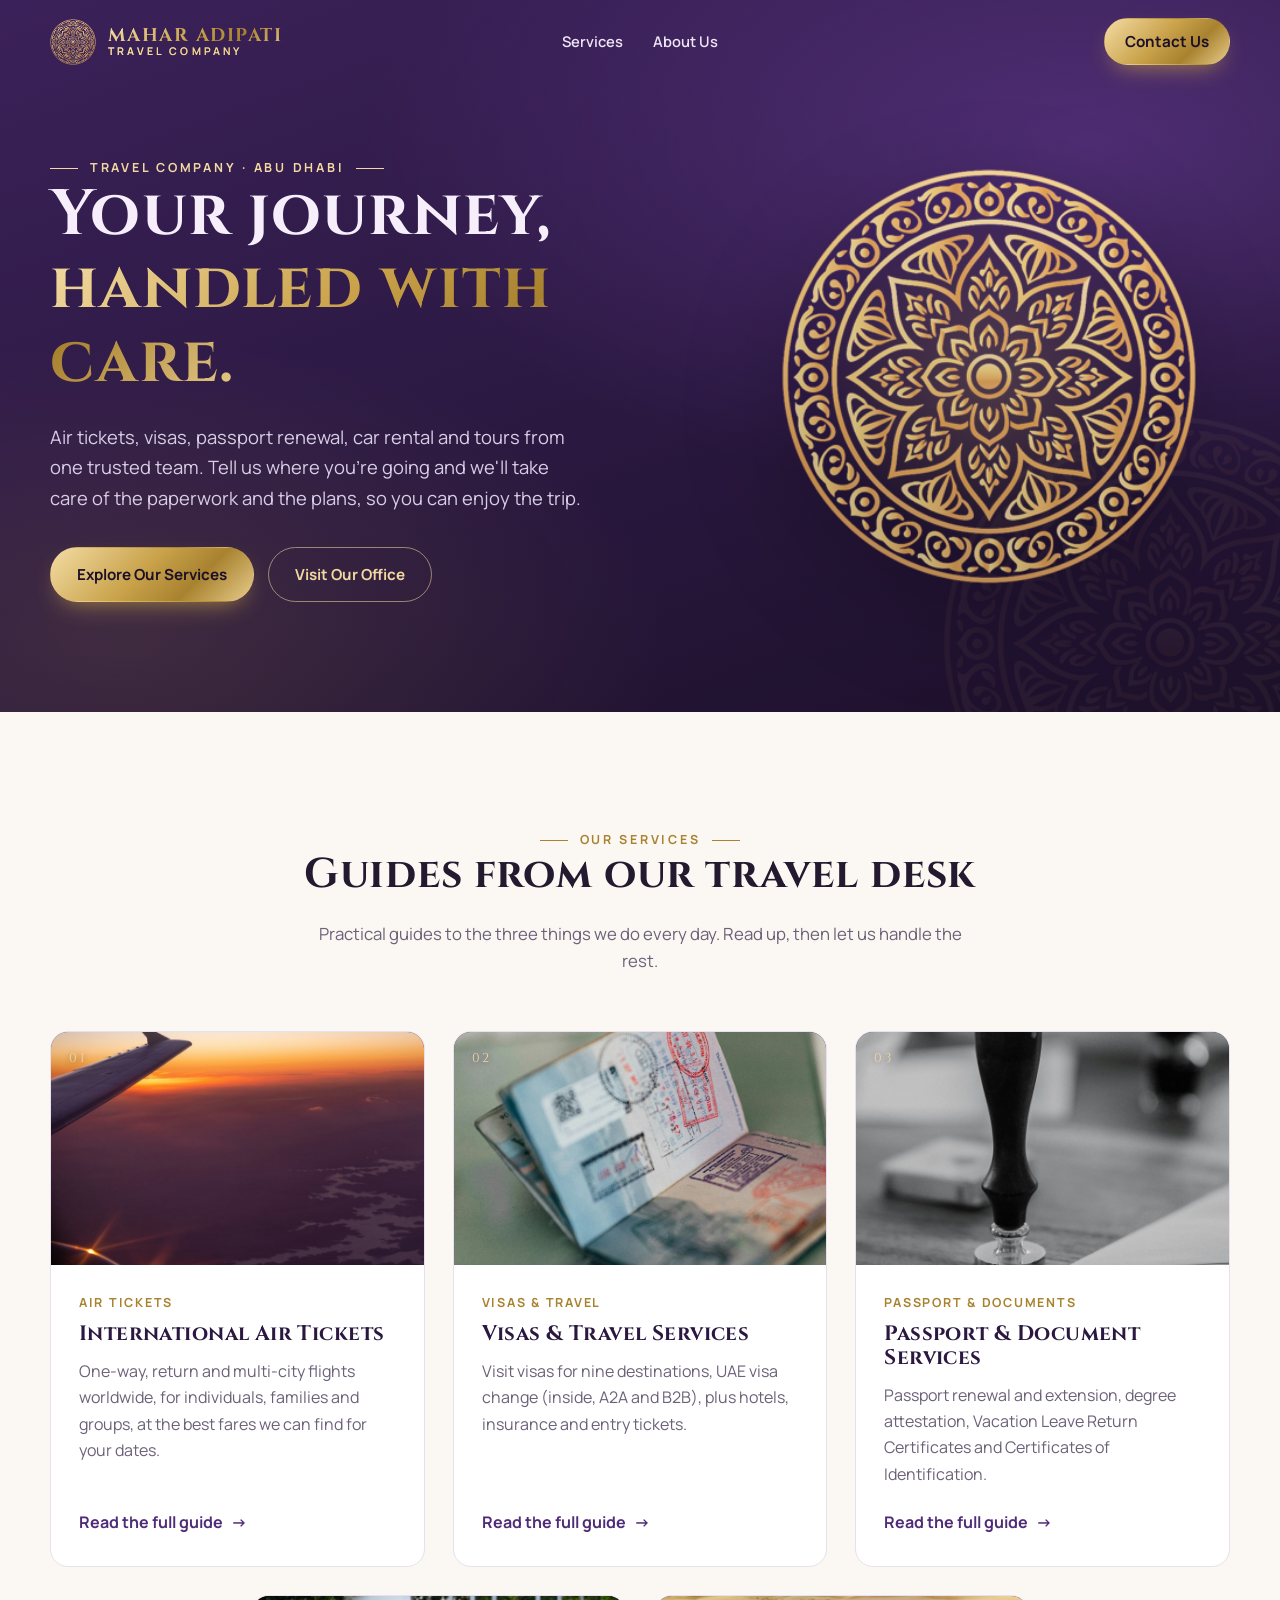
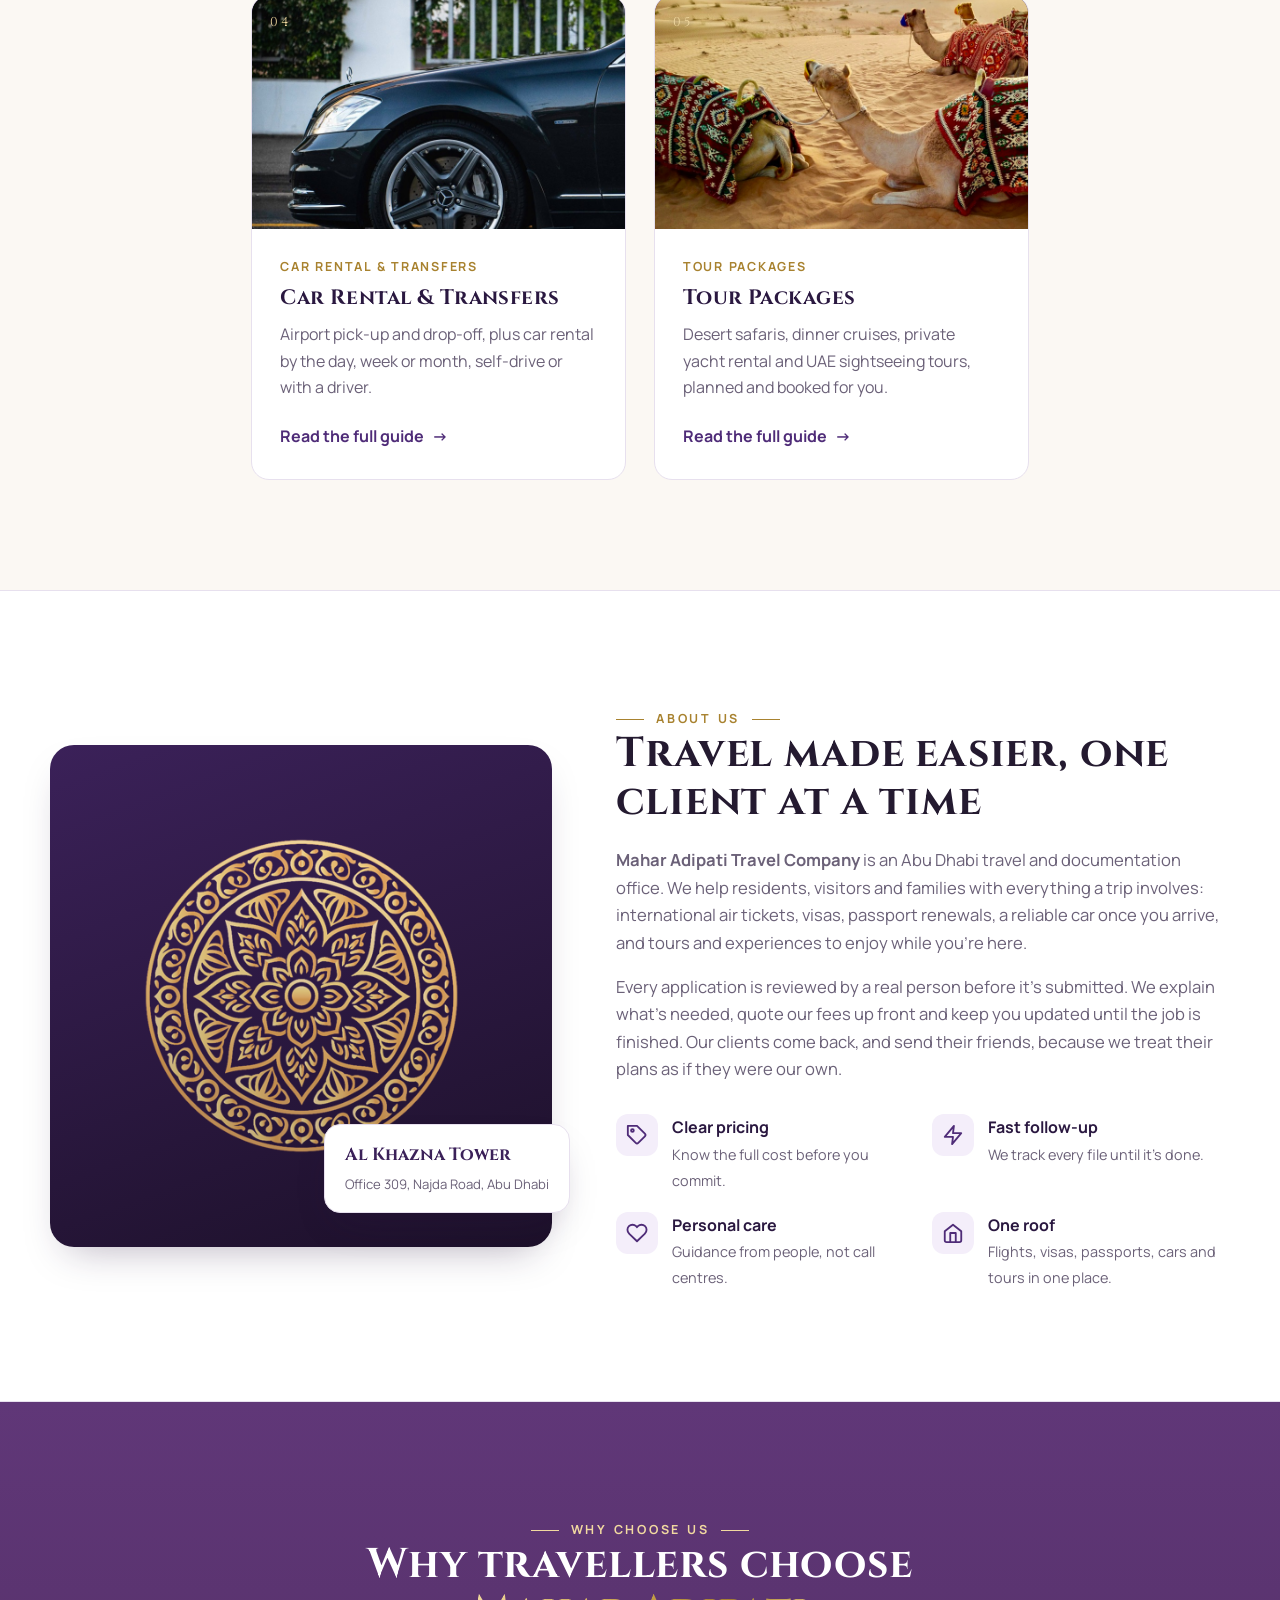
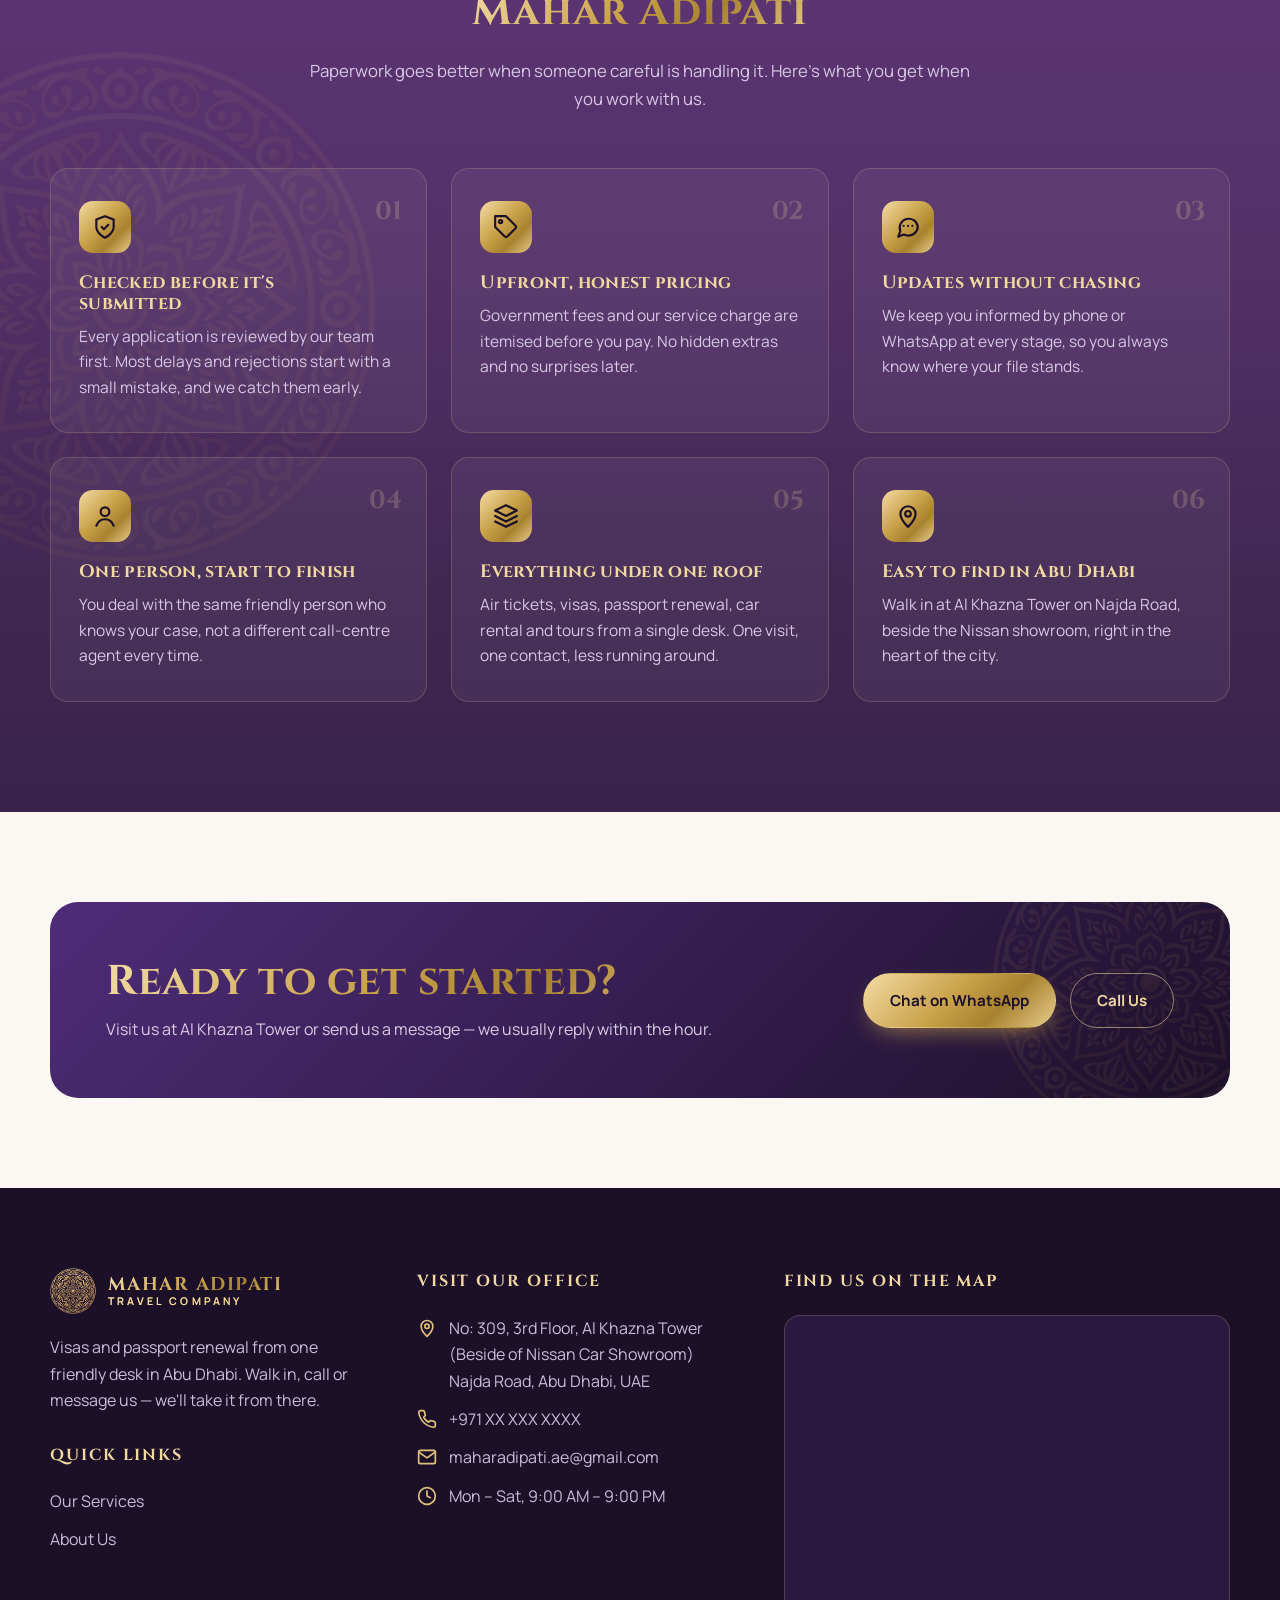
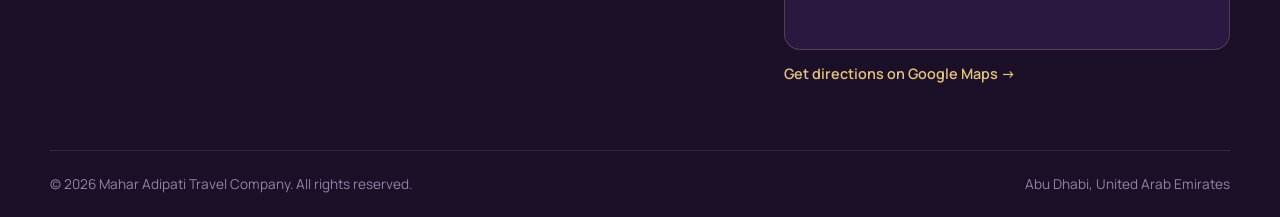
==== index.html @ 302047ef "Add Mahar Adipati Travel Company website Landing page with service posts for international air ticke" ====
<!DOCTYPE html>
<html lang="en">
<head>
  <meta charset="UTF-8">
  <meta name="viewport" content="width=device-width, initial-scale=1">
  <title>Mahar Adipati | Air Tickets, Visas, Passports, Car Rental & Tours in Abu Dhabi</title>
  <meta name="description" content="Mahar Adipati Travel Company in Abu Dhabi — international air tickets, visa services, passport renewal, car rental and tour packages from one trusted team at Al Khazna Tower, Najda Road.">
  <link rel="icon" type="image/png" href="assets/favicon.png">
  <link rel="preconnect" href="https://fonts.googleapis.com">
  <link rel="preconnect" href="https://fonts.gstatic.com" crossorigin>
  <link href="https://fonts.googleapis.com/css2?family=Cinzel:wght@500;600;700&family=Manrope:wght@400;500;600;700&display=swap" rel="stylesheet">
  <link rel="stylesheet" href="styles.css">
</head>
<body>
  <header class="site-header">
    <div class="container nav">
      <a class="brand" href="index.html" aria-label="Mahar Adipati home">
        <img src="assets/logo-mark.png" alt="">
        <span class="brand-name gold-text">MAHAR ADIPATI<small>Travel Company</small></span>
      </a>
      <ul class="nav-links">
        <li><a href="#services">Services</a></li>
        <li><a href="#about">About Us</a></li>
      </ul>
      <div class="nav-actions">
        <a class="btn btn-gold nav-cta" href="#contact">Contact Us</a>
        <button class="menu-toggle" aria-label="Open menu" aria-expanded="false"><span></span><span></span><span></span></button>
      </div>
    </div>
  </header>

  <section class="hero">
    <img class="hero-pattern" src="assets/logo-mark.png" alt="">
    <div class="container hero-grid">
      <div>
        <span class="eyebrow" style="color:var(--gold-300)">Travel Company · Abu Dhabi</span>
        <h1>Your journey,<br><span class="gold-text">handled with care.</span></h1>
        <p class="lead">Air tickets, visas, passport renewal, car rental and tours from one trusted team. Tell us where you're going and we'll take care of the paperwork and the plans, so you can enjoy the trip.</p>
        <div class="hero-actions">
          <a class="btn btn-gold" href="#services">Explore Our Services</a>
          <a class="btn btn-ghost" href="#contact">Visit Our Office</a>
        </div>
      </div>
      <div class="hero-mark"><img src="assets/logo-mark.png" alt="Mahar Adipati mandala emblem"></div>
    </div>
  </section>

  <section class="services" id="services">
    <div class="container">
      <div class="section-head reveal">
        <span class="eyebrow">Our Services</span>
        <h2>Guides from our travel desk</h2>
        <p>Practical guides to the three things we do every day. Read up, then let us handle the rest.</p>
      </div>
      <div class="post-grid">
        <a class="post-card reveal" href="services/air-tickets.html" style="transition-delay:0.0s">
          <div class="post-cover"><span class="post-num">01</span><img class="post-img" src="assets/services/air-tickets.jpg" alt="International Air Tickets by Mahar Adipati Travel Company" loading="lazy" width="800" height="800"></div>
          <div class="post-body">
            <div class="post-meta">Air Tickets</div>
            <h3>International Air Tickets</h3>
            <p>One-way, return and multi-city flights worldwide, for individuals, families and groups, at the best fares we can find for your dates.</p>
            <span class="read-more">Read the full guide</span>
          </div>
        </a>
        <a class="post-card reveal" href="services/visas.html" style="transition-delay:0.1s">
          <div class="post-cover"><span class="post-num">02</span><img class="post-img" src="assets/services/visas.jpg" alt="Visas & Travel Services by Mahar Adipati Travel Company" loading="lazy" width="800" height="800"></div>
          <div class="post-body">
            <div class="post-meta">Visas & Travel</div>
            <h3>Visas & Travel Services</h3>
            <p>Visit visas for nine destinations, UAE visa change (inside, A2A and B2B), plus hotels, insurance and entry tickets.</p>
            <span class="read-more">Read the full guide</span>
          </div>
        </a>
        <a class="post-card reveal" href="services/passport-renewal.html" style="transition-delay:0.2s">
          <div class="post-cover"><span class="post-num">03</span><img class="post-img" src="assets/services/passport-renewal.jpg" alt="Passport & Document Services by Mahar Adipati Travel Company" loading="lazy" width="800" height="800"></div>
          <div class="post-body">
            <div class="post-meta">Passport & Documents</div>
            <h3>Passport & Document Services</h3>
            <p>Passport renewal and extension, degree attestation, Vacation Leave Return Certificates and Certificates of Identification.</p>
            <span class="read-more">Read the full guide</span>
          </div>
        </a>
        <a class="post-card reveal" href="services/car-rental.html" style="transition-delay:0.3s">
          <div class="post-cover"><span class="post-num">04</span><img class="post-img" src="assets/services/car-rental.jpg" alt="Car Rental & Transfers by Mahar Adipati Travel Company" loading="lazy" width="800" height="800"></div>
          <div class="post-body">
            <div class="post-meta">Car Rental & Transfers</div>
            <h3>Car Rental & Transfers</h3>
            <p>Airport pick-up and drop-off, plus car rental by the day, week or month, self-drive or with a driver.</p>
            <span class="read-more">Read the full guide</span>
          </div>
        </a>
        <a class="post-card reveal" href="services/tour-packages.html" style="transition-delay:0.4s">
          <div class="post-cover"><span class="post-num">05</span><img class="post-img" src="assets/services/tour-packages.jpg" alt="Tour Packages by Mahar Adipati Travel Company" loading="lazy" width="800" height="800"></div>
          <div class="post-body">
            <div class="post-meta">Tour Packages</div>
            <h3>Tour Packages</h3>
            <p>Desert safaris, dinner cruises, private yacht rental and UAE sightseeing tours, planned and booked for you.</p>
            <span class="read-more">Read the full guide</span>
          </div>
        </a>
      </div>
    </div>
  </section>

  <section class="about" id="about">
    <div class="container about-grid">
      <div class="about-visual reveal">
        <img src="assets/logo-mark.png" alt="">
        <div class="about-badge">
          <strong>Al Khazna Tower</strong>
          <span>Office 309, Najda Road, Abu Dhabi</span>
        </div>
      </div>
      <div class="about-copy reveal">
        <span class="eyebrow">About Us</span>
        <h2>Travel made easier, one client at a time</h2>
        <p><strong>Mahar Adipati Travel Company</strong> is an Abu Dhabi travel and documentation office. We help residents, visitors and families with everything a trip involves: international air tickets, visas, passport renewals, a reliable car once you arrive, and tours and experiences to enjoy while you're here.</p>
        <p>Every application is reviewed by a real person before it's submitted. We explain what's needed, quote our fees up front and keep you updated until the job is finished. Our clients come back, and send their friends, because we treat their plans as if they were our own.</p>
        <ul class="values">
          <li><span class="ico"><svg viewBox="0 0 24 24" fill="none" stroke="currentColor" stroke-width="2" stroke-linecap="round" stroke-linejoin="round"><path d="M20.6 13.4 13.4 20.6a2 2 0 0 1-2.8 0L2 12V2h10l8.6 8.6a2 2 0 0 1 0 2.8z"/><circle cx="7" cy="7" r="1.5"/></svg></span><div><strong>Clear pricing</strong><span>Know the full cost before you commit.</span></div></li>
          <li><span class="ico"><svg viewBox="0 0 24 24" fill="none" stroke="currentColor" stroke-width="2" stroke-linecap="round" stroke-linejoin="round"><path d="M13 2 3 14h9l-1 8 10-12h-9z"/></svg></span><div><strong>Fast follow-up</strong><span>We track every file until it's done.</span></div></li>
          <li><span class="ico"><svg viewBox="0 0 24 24" fill="none" stroke="currentColor" stroke-width="2" stroke-linecap="round" stroke-linejoin="round"><path d="M20.8 4.6a5.5 5.5 0 0 0-7.8 0L12 5.7l-1-1.1a5.5 5.5 0 0 0-7.8 7.8l1 1.1L12 21l7.8-7.5 1-1.1a5.5 5.5 0 0 0 0-7.8z"/></svg></span><div><strong>Personal care</strong><span>Guidance from people, not call centres.</span></div></li>
          <li><span class="ico"><svg viewBox="0 0 24 24" fill="none" stroke="currentColor" stroke-width="2" stroke-linecap="round" stroke-linejoin="round"><path d="m3 10 9-7 9 7v10a2 2 0 0 1-2 2H5a2 2 0 0 1-2-2z"/><path d="M9 22V12h6v10"/></svg></span><div><strong>One roof</strong><span>Flights, visas, passports, cars and tours in one place.</span></div></li>
        </ul>
      </div>
    </div>
  </section>

  <section class="why" id="why-us">
    <div class="container">
      <div class="section-head reveal">
        <span class="eyebrow">Why Choose Us</span>
        <h2>Why travellers choose <span class="gold-text">Mahar Adipati</span></h2>
        <p>Paperwork goes better when someone careful is handling it. Here's what you get when you work with us.</p>
      </div>
      <div class="why-grid">
        <div class="why-card reveal" style="transition-delay:0.0s">
          <span class="why-num">01</span>
          <span class="why-ico"><svg viewBox="0 0 24 24" fill="none" stroke="currentColor" stroke-width="2" stroke-linecap="round" stroke-linejoin="round"><path d="M12 22s8-4 8-10V5l-8-3-8 3v7c0 6 8 10 8 10z"/><path d="m9 12 2 2 4-4"/></svg></span>
          <h3>Checked before it's submitted</h3>
          <p>Every application is reviewed by our team first. Most delays and rejections start with a small mistake, and we catch them early.</p>
        </div>
        <div class="why-card reveal" style="transition-delay:0.1s">
          <span class="why-num">02</span>
          <span class="why-ico"><svg viewBox="0 0 24 24" fill="none" stroke="currentColor" stroke-width="2" stroke-linecap="round" stroke-linejoin="round"><path d="M20.6 13.4 13.4 20.6a2 2 0 0 1-2.8 0L2 12V2h10l8.6 8.6a2 2 0 0 1 0 2.8z"/><circle cx="7" cy="7" r="1.5"/></svg></span>
          <h3>Upfront, honest pricing</h3>
          <p>Government fees and our service charge are itemised before you pay. No hidden extras and no surprises later.</p>
        </div>
        <div class="why-card reveal" style="transition-delay:0.2s">
          <span class="why-num">03</span>
          <span class="why-ico"><svg viewBox="0 0 24 24" fill="none" stroke="currentColor" stroke-width="2" stroke-linecap="round" stroke-linejoin="round"><path d="M21 11.5a8.4 8.4 0 0 1-9 8.4 8.6 8.6 0 0 1-3.9-.9L3 21l1.9-5.1A8.4 8.4 0 1 1 21 11.5z"/><path d="M8 11h.01M12 11h.01M16 11h.01"/></svg></span>
          <h3>Updates without chasing</h3>
          <p>We keep you informed by phone or WhatsApp at every stage, so you always know where your file stands.</p>
        </div>
        <div class="why-card reveal" style="transition-delay:0.0s">
          <span class="why-num">04</span>
          <span class="why-ico"><svg viewBox="0 0 24 24" fill="none" stroke="currentColor" stroke-width="2" stroke-linecap="round" stroke-linejoin="round"><circle cx="12" cy="8" r="4"/><path d="M4 21c1.5-4 4.5-6 8-6s6.5 2 8 6"/></svg></span>
          <h3>One person, start to finish</h3>
          <p>You deal with the same friendly person who knows your case, not a different call-centre agent every time.</p>
        </div>
        <div class="why-card reveal" style="transition-delay:0.1s">
          <span class="why-num">05</span>
          <span class="why-ico"><svg viewBox="0 0 24 24" fill="none" stroke="currentColor" stroke-width="2" stroke-linecap="round" stroke-linejoin="round"><path d="m12 2 10 5-10 5L2 7z"/><path d="m2 12 10 5 10-5M2 17l10 5 10-5"/></svg></span>
          <h3>Everything under one roof</h3>
          <p>Air tickets, visas, passport renewal, car rental and tours from a single desk. One visit, one contact, less running around.</p>
        </div>
        <div class="why-card reveal" style="transition-delay:0.2s">
          <span class="why-num">06</span>
          <span class="why-ico"><svg viewBox="0 0 24 24" fill="none" stroke="currentColor" stroke-width="2" stroke-linecap="round" stroke-linejoin="round"><path d="M12 22s7-6.2 7-12a7 7 0 0 0-14 0c0 5.8 7 12 7 12z"/><circle cx="12" cy="10" r="2.6"/></svg></span>
          <h3>Easy to find in Abu Dhabi</h3>
          <p>Walk in at Al Khazna Tower on Najda Road, beside the Nissan showroom, right in the heart of the city.</p>
        </div>
      </div>
    </div>
  </section>

  <section class="cta">
    <div class="container">
      <div class="cta-box reveal">
        <div>
          <h2 class="gold-text">Ready to get started?</h2>
          <p>Visit us at Al Khazna Tower or send us a message — we usually reply within the hour.</p>
        </div>
        <div class="hero-actions">
          <a class="btn btn-gold" href="https://wa.me/971XXXXXXXXX" target="_blank" rel="noopener">Chat on WhatsApp</a>
          <a class="btn btn-ghost" href="tel:+971XXXXXXXXX">Call Us</a>
        </div>
      </div>
    </div>
  </section>
  <footer class="site-footer" id="contact">
    <div class="container footer-grid">
      <div>
        <a class="brand" href="index.html">
          <img src="assets/logo-mark.png" alt="">
          <span class="brand-name gold-text">MAHAR ADIPATI<small>Travel Company</small></span>
        </a>
        <p style="margin-top:20px">Visas and passport renewal from one friendly desk in Abu Dhabi. Walk in, call or message us — we'll take it from there.</p>
        <h4 style="margin-top:28px">Quick Links</h4>
        <ul class="footer-list">
          <li><a href="#services">Our Services</a></li>
          <li><a href="#about">About Us</a></li>
        </ul>
      </div>
      <div>
        <h4>Visit Our Office</h4>
        <ul class="footer-list">
          <li class="contact-line"><svg viewBox="0 0 24 24" fill="none" stroke="currentColor" stroke-width="2" stroke-linecap="round" stroke-linejoin="round"><path d="M12 22s7-6.2 7-12a7 7 0 0 0-14 0c0 5.8 7 12 7 12z"/><circle cx="12" cy="10" r="2.6"/></svg><span>No: 309, 3rd Floor, Al Khazna Tower<br>(Beside of Nissan Car Showroom)<br>Najda Road, Abu Dhabi, UAE</span></li>
          <li class="contact-line"><svg viewBox="0 0 24 24" fill="none" stroke="currentColor" stroke-width="2" stroke-linecap="round" stroke-linejoin="round"><path d="M22 16.9v3a2 2 0 0 1-2.2 2 19.8 19.8 0 0 1-8.6-3.1 19.5 19.5 0 0 1-6-6A19.8 19.8 0 0 1 2.1 4.2 2 2 0 0 1 4.1 2h3a2 2 0 0 1 2 1.7c.1 1 .4 1.9.7 2.8a2 2 0 0 1-.5 2.1L8 9.9a16 16 0 0 0 6 6l1.3-1.3a2 2 0 0 1 2.1-.4c.9.3 1.8.6 2.8.7a2 2 0 0 1 1.7 2z"/></svg><a href="tel:+971XXXXXXXXX">+971 XX XXX XXXX</a></li>
          <li class="contact-line"><svg viewBox="0 0 24 24" fill="none" stroke="currentColor" stroke-width="2" stroke-linecap="round" stroke-linejoin="round"><rect x="2" y="4" width="20" height="16" rx="2"/><path d="m22 6-10 7L2 6"/></svg><a href="mailto:maharadipati.ae@gmail.com">maharadipati.ae@gmail.com</a></li>
          <li class="contact-line"><svg viewBox="0 0 24 24" fill="none" stroke="currentColor" stroke-width="2" stroke-linecap="round" stroke-linejoin="round"><circle cx="12" cy="12" r="10"/><path d="M12 6v6l4 2"/></svg><span>Mon – Sat, 9:00 AM – 9:00 PM</span></li>
        </ul>
      </div>
      <div>
        <h4>Find Us on the Map</h4>
        <div class="map-wrap">
          <iframe src="https://maps.google.com/maps?q=Al%20Khazna%20Tower%2C%20Abu%20Dhabi&z=16&output=embed" title="Mahar Adipati office location on Google Maps" loading="lazy" referrerpolicy="no-referrer-when-downgrade" allowfullscreen></iframe>
        </div>
        <a class="map-link" href="https://www.google.com/maps/search/?api=1&query=Al+Khazna+Tower+Abu+Dhabi" target="_blank" rel="noopener">Get directions on Google Maps →</a>
      </div>
    </div>
    <div class="container footer-bottom">
      <span>© <span data-year>2026</span> Mahar Adipati Travel Company. All rights reserved.</span>
      <span>Abu Dhabi, United Arab Emirates</span>
    </div>
  </footer>
  <script src="script.js"></script>
</body>
</html>
---- styles.css ----
/* ==========================================================
   Mahar Adipati — Travel Company
   Palette taken from the logo: royal purple + burnished gold
   ========================================================== */
:root {
  --purple-950: #1c1029;
  --purple-900: #2a1840;
  --purple-800: #3b2159;
  --purple-700: #4f2c78;
  --purple-600: #6a3d9a;
  --gold-300: #f1d9a0;
  --gold-400: #e2c27d;
  --gold-500: #c9a24a;
  --gold-600: #a8822f;
  --gold-grad: linear-gradient(135deg, #f3dca4 0%, #c9a24a 45%, #a8822f 70%, #e8cd8c 100%);
  --ink: #241a30;
  --muted: #6b6178;
  --line: #e7e0ee;
  --paper: #fbf8f3;
  --white: #ffffff;
  --radius: 18px;
  --shadow: 0 18px 40px -18px rgba(42, 24, 64, 0.35);
  --serif: "Cinzel", "Trajan Pro", Georgia, serif;
  --body: "Manrope", system-ui, -apple-system, "Segoe UI", sans-serif;
  --max: 1180px;
}

*, *::before, *::after { box-sizing: border-box; }
html { scroll-behavior: smooth; scroll-padding-top: 84px; }
body {
  margin: 0;
  font-family: var(--body);
  color: var(--ink);
  background: var(--paper);
  line-height: 1.65;
  -webkit-font-smoothing: antialiased;
}
img { max-width: 100%; display: block; }
a { color: inherit; }
.container { width: min(var(--max), 100% - 32px); margin-inline: auto; }

/* ---------- Typography ---------- */
h1, h2, h3 { font-family: var(--serif); line-height: 1.15; margin: 0 0 .5em; letter-spacing: .02em; }
h1 { font-size: clamp(2.2rem, 5.5vw, 4rem); }
h2 { font-size: clamp(1.8rem, 3.6vw, 2.6rem); }
h3 { font-size: 1.3rem; }
.eyebrow {
  display: inline-flex; align-items: center; gap: 12px;
  font-size: .78rem; font-weight: 700; letter-spacing: .22em; text-transform: uppercase;
  color: var(--gold-600);
}
.eyebrow::before, .eyebrow::after { content: ""; width: 28px; height: 1px; background: currentColor; }
.gold-text {
  background: var(--gold-grad);
  -webkit-background-clip: text; background-clip: text; color: transparent;
}
.section-head { text-align: center; max-width: 680px; margin: 0 auto 56px; }
.section-head p { color: var(--muted); font-size: 1.05rem; }

/* ---------- Buttons ---------- */
.btn {
  display: inline-flex; align-items: center; justify-content: center; gap: 10px;
  padding: 14px 26px; border-radius: 999px; font-weight: 700; font-size: .95rem;
  text-decoration: none; border: 1.5px solid transparent; cursor: pointer;
  transition: transform .2s ease, box-shadow .2s ease, background .2s ease, color .2s ease;
}
.btn:hover { transform: translateY(-2px); }
.btn-gold { background: var(--gold-grad); color: var(--purple-950); box-shadow: 0 10px 24px -10px rgba(201, 162, 74, .8); }
.btn-ghost { border-color: rgba(241, 217, 160, .55); color: var(--gold-300); }
.btn-ghost:hover { background: rgba(241, 217, 160, .1); }
.btn-purple { background: var(--purple-800); color: var(--gold-300); }
.btn-purple:hover { background: var(--purple-700); }

/* ---------- Header ---------- */
.site-header {
  position: fixed; inset: 0 0 auto 0; z-index: 50;
  transition: background .3s ease, box-shadow .3s ease, padding .3s ease;
  padding: 18px 0;
}
.site-header.scrolled, .site-header.solid {
  background: rgba(28, 16, 41, .92); backdrop-filter: blur(10px);
  box-shadow: 0 6px 24px -12px rgba(0, 0, 0, .5); padding: 10px 0;
}
.nav { display: flex; align-items: center; justify-content: space-between; gap: 24px; }
.brand { display: flex; align-items: center; gap: 12px; text-decoration: none; }
.brand img { width: 46px; height: 46px; }
.brand-name { font-family: var(--serif); font-weight: 700; font-size: 1.15rem; letter-spacing: .08em; line-height: 1.1; }
.brand-name small { display: block; font-family: var(--body); font-weight: 600; font-size: .66rem; letter-spacing: .3em; color: var(--gold-300); text-transform: uppercase; }
.nav-links { display: flex; align-items: center; gap: 30px; list-style: none; margin: 0; padding: 0; }
.nav-links a { color: #efe6f7; text-decoration: none; font-weight: 600; font-size: .92rem; position: relative; white-space: nowrap; }
.nav-links a:not(.btn)::after {
  content: ""; position: absolute; left: 0; bottom: -6px; width: 0; height: 2px; background: var(--gold-400); transition: width .25s ease;
}
.nav-links a:not(.btn):hover::after, .nav-links a.active::after { width: 100%; }
/* Contact Us always sits at the top right, next to the menu button on smaller screens. */
.nav-actions { display: flex; align-items: center; gap: 10px; }
.nav-cta { padding: 10px 20px; color: var(--purple-950); white-space: nowrap; }
/* Desktop: logo on the left, the page links centred in the bar, Contact Us on the right.
   The two outer columns are equal widths, so the middle links sit in the true centre of the page. */
@media (min-width: 1041px) {
  .nav { display: grid; grid-template-columns: 1fr auto 1fr; column-gap: 36px; }
  .nav .brand { justify-self: start; }
  .nav-actions { justify-self: end; }
}
.menu-toggle {
  display: none; background: none; border: 0; width: 44px; height: 44px; cursor: pointer; padding: 10px;
}
.menu-toggle span { display: block; height: 2px; background: var(--gold-300); margin: 6px 0; transition: transform .25s ease, opacity .25s ease; }
.menu-open .menu-toggle span:nth-child(1) { transform: translateY(8px) rotate(45deg); }
.menu-open .menu-toggle span:nth-child(2) { opacity: 0; }
.menu-open .menu-toggle span:nth-child(3) { transform: translateY(-8px) rotate(-45deg); }

/* ---------- Hero ---------- */
.hero {
  position: relative; overflow: hidden; color: #f6effb;
  background:
    radial-gradient(1200px 600px at 85% 20%, rgba(106, 61, 154, .55), transparent 60%),
    radial-gradient(900px 500px at 10% 90%, rgba(201, 162, 74, .14), transparent 60%),
    linear-gradient(160deg, var(--purple-800) 0%, var(--purple-900) 55%, var(--purple-950) 100%);
  padding: 150px 0 110px;
}
.hero-grid { display: grid; grid-template-columns: 1.15fr .85fr; gap: 48px; align-items: center; }
.hero h1 { margin-bottom: .35em; }
.hero p.lead { font-size: 1.15rem; color: #d9cde6; max-width: 540px; margin: 0 0 34px; }
.hero-actions { display: flex; flex-wrap: wrap; gap: 14px; }
.hero-mark { position: relative; display: grid; place-items: center; }
.hero-mark img {
  width: min(420px, 100%); filter: drop-shadow(0 30px 50px rgba(0, 0, 0, .45));
  animation: spin 120s linear infinite;
}
.hero-mark::before {
  content: ""; position: absolute; width: 80%; aspect-ratio: 1; border-radius: 50%;
  background: radial-gradient(circle, rgba(226, 194, 125, .25), transparent 65%);
}
@keyframes spin { to { transform: rotate(360deg); } }
.hero-pattern {
  position: absolute; inset: auto -120px -160px auto; width: 460px; opacity: .06; pointer-events: none;
}

/* ---------- Services / Blog ---------- */
.services { padding: 110px 0; }
.post-grid { display: grid; grid-template-columns: repeat(4, 1fr); gap: 24px; }
/* Desktop: five service cards as three on top and two centred below (a six-column grid, two columns per card) */
@media (min-width: 981px) {
  .post-grid { grid-template-columns: repeat(6, 1fr); gap: 28px; }
  .post-card { grid-column: span 2; }
  .post-card:nth-child(4) { grid-column: 2 / span 2; }
}
.post-card {
  background: var(--white); border-radius: var(--radius); overflow: hidden; border: 1px solid var(--line);
  display: flex; flex-direction: column; text-decoration: none; color: inherit;
  transition: transform .3s ease, box-shadow .3s ease;
}
.post-card:hover { transform: translateY(-6px); box-shadow: var(--shadow); }
.post-cover {
  position: relative; aspect-ratio: 16 / 10; display: grid; place-items: center; overflow: hidden;
  background: linear-gradient(150deg, var(--purple-700), var(--purple-950));
}
/* Square service artwork, cropped to the card's 16:10 frame around its centre */
.post-cover img {
  position: absolute; inset: 0; width: 100%; height: 100%; object-fit: cover; object-position: center;
  transition: transform .5s ease;
}
.post-card:hover .post-cover img { transform: scale(1.05); }
/* Temporary cover until a service's image is added to assets/services/ */
.cover-fallback { display: grid; place-items: center; color: var(--gold-400); background: linear-gradient(150deg, #603778, #39234b); }
.post-cover .cover-fallback { position: absolute; inset: 0; }
.post-cover .cover-fallback svg { width: 84px; height: 84px; }
.article-hero-img.cover-fallback svg { width: 40%; height: auto; }
.post-num {
  position: absolute; top: 16px; left: 18px; z-index: 1;
  font-family: var(--serif); font-size: .8rem; letter-spacing: .2em; color: var(--gold-300);
  text-shadow: 0 1px 6px rgba(28, 16, 41, .6);
}
.post-body { padding: 28px 28px 30px; display: flex; flex-direction: column; flex: 1; }
.post-meta { font-size: .78rem; font-weight: 700; letter-spacing: .14em; text-transform: uppercase; color: var(--gold-600); margin-bottom: 10px; }
.post-body h3 { color: var(--purple-900); }
.post-body p { color: var(--muted); margin: 0 0 22px; flex: 1; }
.read-more { font-weight: 700; color: var(--purple-700); display: inline-flex; align-items: center; gap: 8px; }
.read-more::after { content: "→"; transition: transform .2s ease; }
.post-card:hover .read-more::after { transform: translateX(4px); }

/* ---------- About ---------- */
.about { padding: 110px 0; background: var(--white); border-block: 1px solid var(--line); }
.about-grid { display: grid; grid-template-columns: .9fr 1.1fr; gap: 64px; align-items: center; }
.about-visual {
  position: relative; border-radius: 24px; padding: 48px; aspect-ratio: 1;
  background: linear-gradient(160deg, var(--purple-800), var(--purple-950));
  display: grid; place-items: center; box-shadow: var(--shadow);
}
.about-visual img { width: 78%; }
.about-badge {
  position: absolute; right: -18px; bottom: 34px; background: var(--white); border-radius: 16px; padding: 16px 20px;
  box-shadow: var(--shadow); border: 1px solid var(--line); text-align: left;
}
.about-badge strong { display: block; font-family: var(--serif); font-size: 1.1rem; color: var(--purple-800); }
.about-badge span { font-size: .82rem; color: var(--muted); }
.about-copy p { color: var(--muted); font-size: 1.04rem; }
.values { display: grid; grid-template-columns: repeat(2, 1fr); gap: 18px; margin: 32px 0 0; padding: 0; list-style: none; }
.values li { display: flex; gap: 14px; align-items: flex-start; }
.values .ico {
  flex: none; width: 42px; height: 42px; border-radius: 12px; display: grid; place-items: center;
  background: #f4eefa; color: var(--purple-700);
}
.values .ico svg { width: 22px; height: 22px; }
.values strong { display: block; color: var(--purple-900); }
.values span { font-size: .9rem; color: var(--muted); }

/* ---------- Why choose us (logo background purples) ---------- */
.why {
  padding: 110px 0; color: #f3ecf8; position: relative; overflow: hidden;
  background: linear-gradient(180deg, #603778 0%, #543067 45%, #402651 80%, #39234b 100%);
}
.why::before {
  content: ""; position: absolute; left: -140px; top: 50%; width: 520px; height: 520px; transform: translateY(-50%);
  background: url("assets/logo-mark.png") center / contain no-repeat; opacity: .06; pointer-events: none;
}
.why .section-head h2 { color: #fff; }
.why .section-head p { color: #d8c8e6; }
.why .eyebrow { color: var(--gold-300); }
.why-grid { display: grid; grid-template-columns: repeat(3, 1fr); gap: 24px; position: relative; }
.why-card {
  position: relative; padding: 32px 28px; border-radius: var(--radius);
  background: rgba(255, 255, 255, .05); border: 1px solid rgba(241, 217, 160, .18);
  transition: background .3s ease, border-color .3s ease, transform .3s ease;
}
.why-card:hover { background: rgba(255, 255, 255, .09); border-color: rgba(241, 217, 160, .45); transform: translateY(-4px); }
.why-num {
  position: absolute; top: 22px; right: 24px; font-family: var(--serif); font-size: 1.6rem; font-weight: 700;
  color: rgba(241, 217, 160, .22);
}
.why-ico {
  width: 52px; height: 52px; border-radius: 14px; display: grid; place-items: center; margin-bottom: 20px;
  background: var(--gold-grad); color: var(--purple-950);
}
.why-ico svg { width: 26px; height: 26px; }
.why-card h3 { color: var(--gold-300); font-size: 1.12rem; padding-right: 36px; }
.why-card p { margin: 0; color: #d8c8e6; font-size: .97rem; }

/* ---------- CTA ---------- */
.cta { padding: 90px 0; }
.cta-box {
  border-radius: 28px; padding: 56px; color: #f6effb; position: relative; overflow: hidden;
  background: linear-gradient(135deg, var(--purple-700), var(--purple-950));
  display: flex; align-items: center; justify-content: space-between; gap: 32px; flex-wrap: wrap;
}
.cta-box h2 { margin-bottom: .25em; }
.cta-box p { margin: 0; color: #d9cde6; }
.cta-box .hero-actions { position: relative; z-index: 1; }
.cta-box::after {
  content: ""; position: absolute; right: -80px; top: -80px; width: 320px; height: 320px;
  background: url("assets/logo-mark.png") center / contain no-repeat; opacity: .08;
}

/* ---------- Footer ---------- */
.site-footer { background: var(--purple-950); color: #cbbcdb; padding: 80px 0 0; }
.footer-grid { display: grid; grid-template-columns: 1fr 1fr 1.4fr; gap: 48px; }
.site-footer h4 { font-family: var(--serif); color: var(--gold-300); font-size: 1rem; letter-spacing: .12em; text-transform: uppercase; margin: 0 0 20px; }
.site-footer p { margin: 0 0 14px; }
.site-footer a { text-decoration: none; }
.site-footer a:hover { color: var(--gold-300); }
.footer-list { list-style: none; margin: 0; padding: 0; display: grid; gap: 12px; }
.contact-line { display: flex; gap: 12px; align-items: flex-start; }
.contact-line svg { flex: none; width: 20px; height: 20px; color: var(--gold-400); margin-top: 3px; }
.map-wrap {
  border-radius: 16px; overflow: hidden; border: 1px solid rgba(241, 217, 160, .2);
  aspect-ratio: 4 / 3; background: var(--purple-900);
}
.map-wrap iframe { width: 100%; height: 100%; border: 0; display: block; }
.map-link { display: inline-block; margin-top: 12px; color: var(--gold-400); font-weight: 600; font-size: .9rem; }
.footer-bottom {
  margin-top: 64px; padding: 22px 0; border-top: 1px solid rgba(241, 217, 160, .12);
  display: flex; justify-content: space-between; gap: 16px; flex-wrap: wrap; font-size: .85rem; color: #9483a8;
}

/* ---------- Article pages ---------- */
.article-hero {
  color: #f6effb; padding: 150px 0 80px; position: relative; overflow: hidden;
  background:
    radial-gradient(900px 500px at 90% 0%, rgba(106, 61, 154, .5), transparent 60%),
    linear-gradient(160deg, var(--purple-800), var(--purple-950));
}
.article-hero .container { max-width: 1080px; }
/* Title and intro on the left, the service image on the right */
.article-hero-grid { display: grid; grid-template-columns: 1fr 360px; gap: 56px; align-items: center; position: relative; }
.article-hero-img {
  width: 100%; height: auto; aspect-ratio: 1; object-fit: cover; border-radius: 24px;
  border: 1px solid rgba(241, 217, 160, .25); box-shadow: 0 30px 60px -24px rgba(0, 0, 0, .6);
}
@media (max-width: 980px) {
  .article-hero { padding-top: 120px; }
  .article-hero-grid { grid-template-columns: 1fr; gap: 32px; }
  .article-hero-img { order: -1; max-width: 320px; }
}
.breadcrumb { font-size: .85rem; color: #bfaed1; margin-bottom: 18px; }
.breadcrumb a { color: var(--gold-300); text-decoration: none; }
.article-hero p.lead { font-size: 1.15rem; color: #d9cde6; margin: 0; }
.article-meta { display: flex; gap: 18px; flex-wrap: wrap; margin-top: 26px; font-size: .85rem; color: #bfaed1; }
.article-meta span { display: inline-flex; align-items: center; gap: 8px; }
.article-meta span::before { content: ""; width: 6px; height: 6px; border-radius: 50%; background: var(--gold-400); }
.article { padding: 72px 0 40px; }
.article .container { max-width: 760px; }
.article h2 { font-size: 1.65rem; color: var(--purple-900); margin-top: 2em; }
.article h3 { color: var(--purple-800); margin-top: 1.6em; font-size: 1.15rem; }
.article p, .article li { font-size: 1.05rem; color: #3d3349; }
.article ul, .article ol { padding-left: 1.3em; }
.article li { margin-bottom: .5em; }
.article li::marker { color: var(--gold-600); }
.callout {
  background: #f4eefa; border-left: 4px solid var(--gold-500); border-radius: 0 14px 14px 0;
  padding: 20px 24px; margin: 28px 0;
}
.callout p { margin: 0; }
.option-grid { display: grid; grid-template-columns: repeat(2, 1fr); gap: 16px; margin: 24px 0; }
.option-grid-3 { grid-template-columns: repeat(3, 1fr); }
.option {
  background: var(--white); border: 1px solid var(--line); border-radius: 14px; padding: 20px 22px;
}
.option strong { display: block; font-family: var(--serif); color: var(--purple-800); margin-bottom: 4px; }
.option span { font-size: .95rem; color: var(--muted); }
.steps { counter-reset: step; list-style: none; padding: 0 !important; }
.steps li { counter-increment: step; position: relative; padding-left: 56px; margin-bottom: 20px; }
.steps li::before {
  content: counter(step); position: absolute; left: 0; top: 0; width: 38px; height: 38px; border-radius: 50%;
  display: grid; place-items: center; font-family: var(--serif); font-weight: 700;
  background: var(--purple-800); color: var(--gold-300);
}
.article-nav { display: flex; justify-content: space-between; gap: 16px; margin-top: 56px; padding-top: 28px; border-top: 1px solid var(--line); flex-wrap: wrap; }
.article-nav a { text-decoration: none; color: var(--purple-700); font-weight: 700; }
.article-nav small { display: block; color: var(--muted); font-weight: 600; font-size: .78rem; letter-spacing: .1em; text-transform: uppercase; }

/* ---------- Reveal animation ---------- */
.reveal { opacity: 0; transform: translateY(24px); transition: opacity .7s ease, transform .7s ease; }
.reveal.visible { opacity: 1; transform: none; }
@media (prefers-reduced-motion: reduce) {
  .reveal { opacity: 1; transform: none; transition: none; }
  .hero-mark img { animation: none; }
  html { scroll-behavior: auto; }
}

/* ---------- Responsive ---------- */
@media (max-width: 980px) {
  .hero-grid, .about-grid { grid-template-columns: 1fr; }
  .hero-mark { order: -1; }
  .hero-mark img { width: 240px; }
  .hero { padding-top: 120px; }
  .post-grid, .why-grid { grid-template-columns: 1fr 1fr; }
  .option-grid-3 { grid-template-columns: 1fr 1fr; }
  .footer-grid { grid-template-columns: 1fr 1fr; }
  .footer-grid > :last-child { grid-column: 1 / -1; }
  .about-visual { max-width: 420px; margin-inline: auto; width: 100%; }
}
@media (max-width: 1040px) {
  .menu-toggle { display: block; }
  .nav-links {
    position: fixed; inset: 0 0 auto 0; top: 0; padding: 96px 24px 32px; flex-direction: column; align-items: stretch; gap: 6px;
    background: rgba(28, 16, 41, .98); transform: translateY(-100%); transition: transform .35s ease; z-index: -1;
  }
  .menu-open .nav-links { transform: none; }
  .nav-links a { display: block; padding: 12px 4px; font-size: 1.05rem; }
  .nav-links a:not(.btn)::after { display: none; }
}
@media (max-width: 640px) {
  .post-grid, .why-grid, .footer-grid, .values, .option-grid { grid-template-columns: 1fr; }
  .services, .about, .why { padding: 80px 0; }
  .cta-box { padding: 36px 24px; }
  .about-badge { right: 12px; bottom: 12px; }
  .brand-name { font-size: 1rem; }
}
/* Small phones: tighten the header so the logo, Contact Us and the menu button fit on one line */
@media (max-width: 420px) {
  .brand { gap: 8px; }
  .brand img { width: 36px; height: 36px; }
  .brand-name { font-size: .86rem; letter-spacing: .05em; }
  .brand-name small { font-size: .56rem; letter-spacing: .2em; }
  .nav { gap: 8px; }
  .nav-actions { gap: 4px; }
  .nav-cta { padding: 8px 14px; font-size: .8rem; }
  .menu-toggle { width: 40px; padding: 9px; }
}
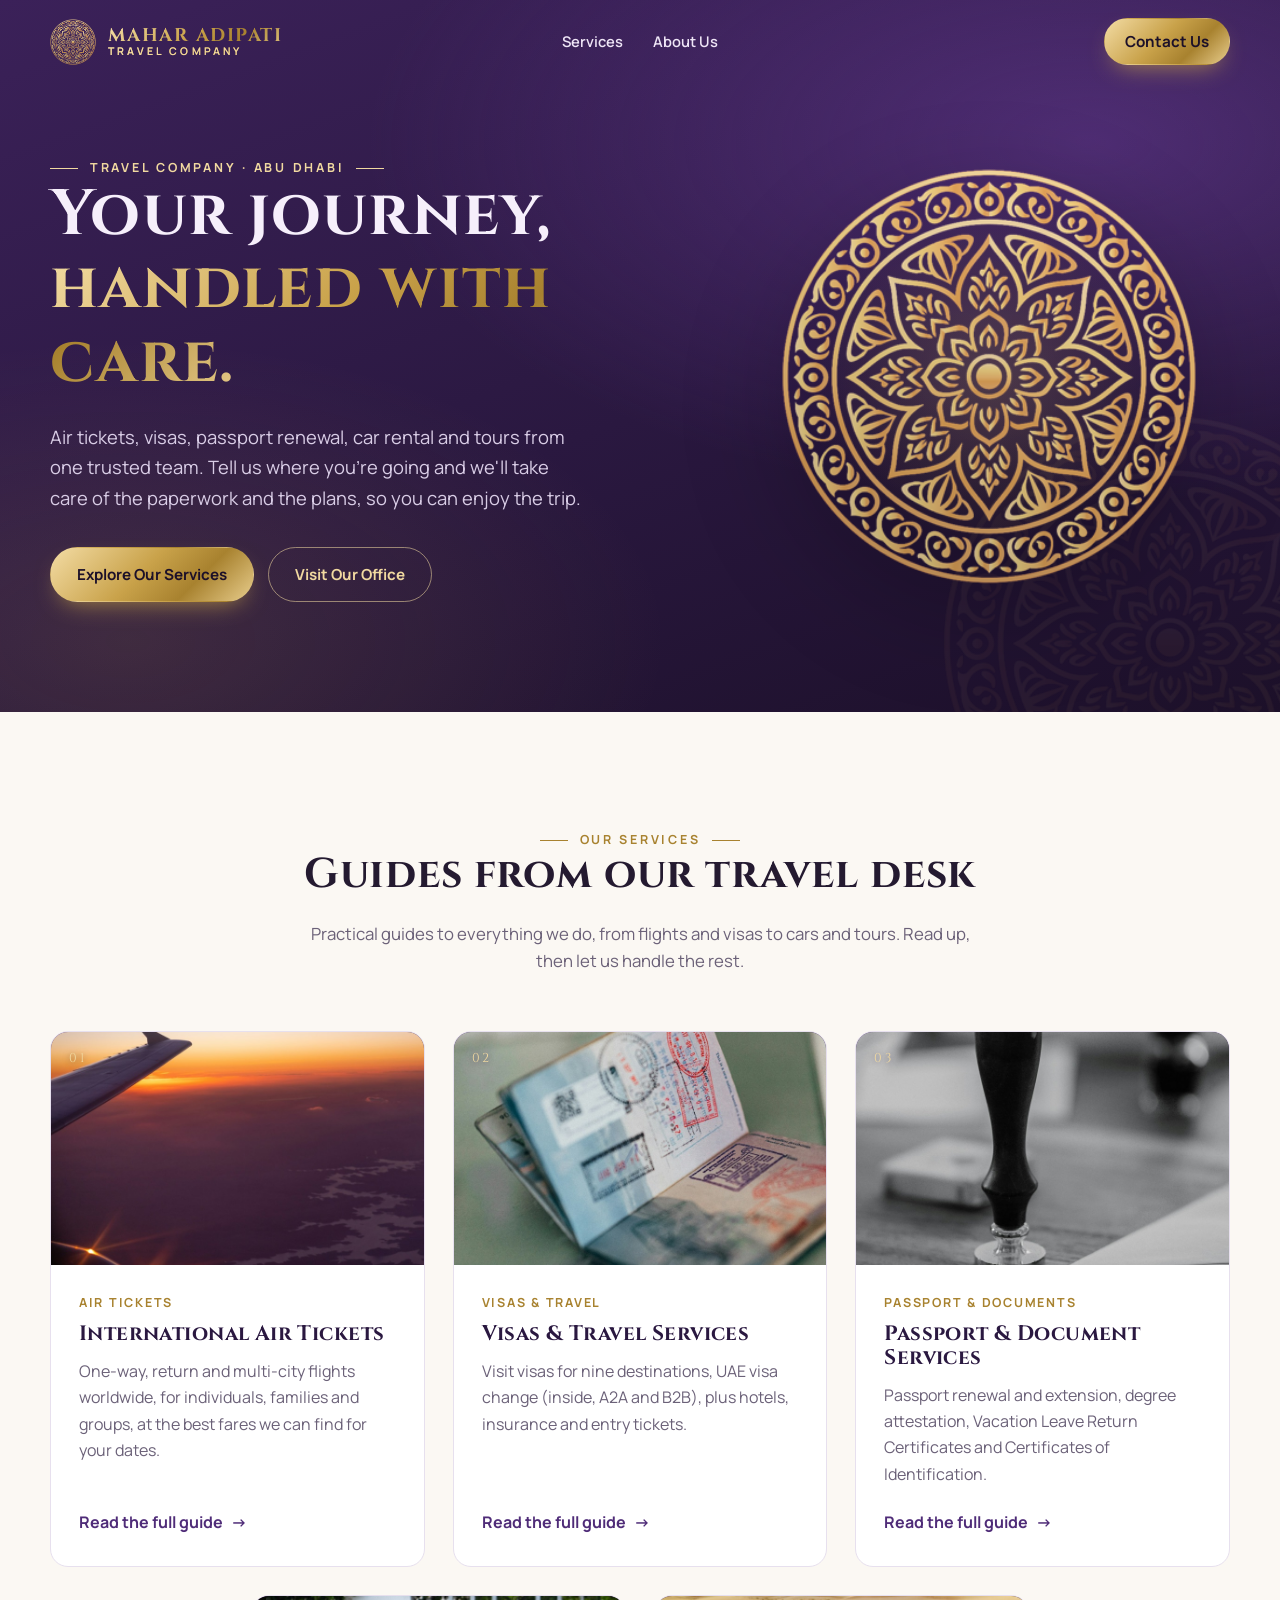
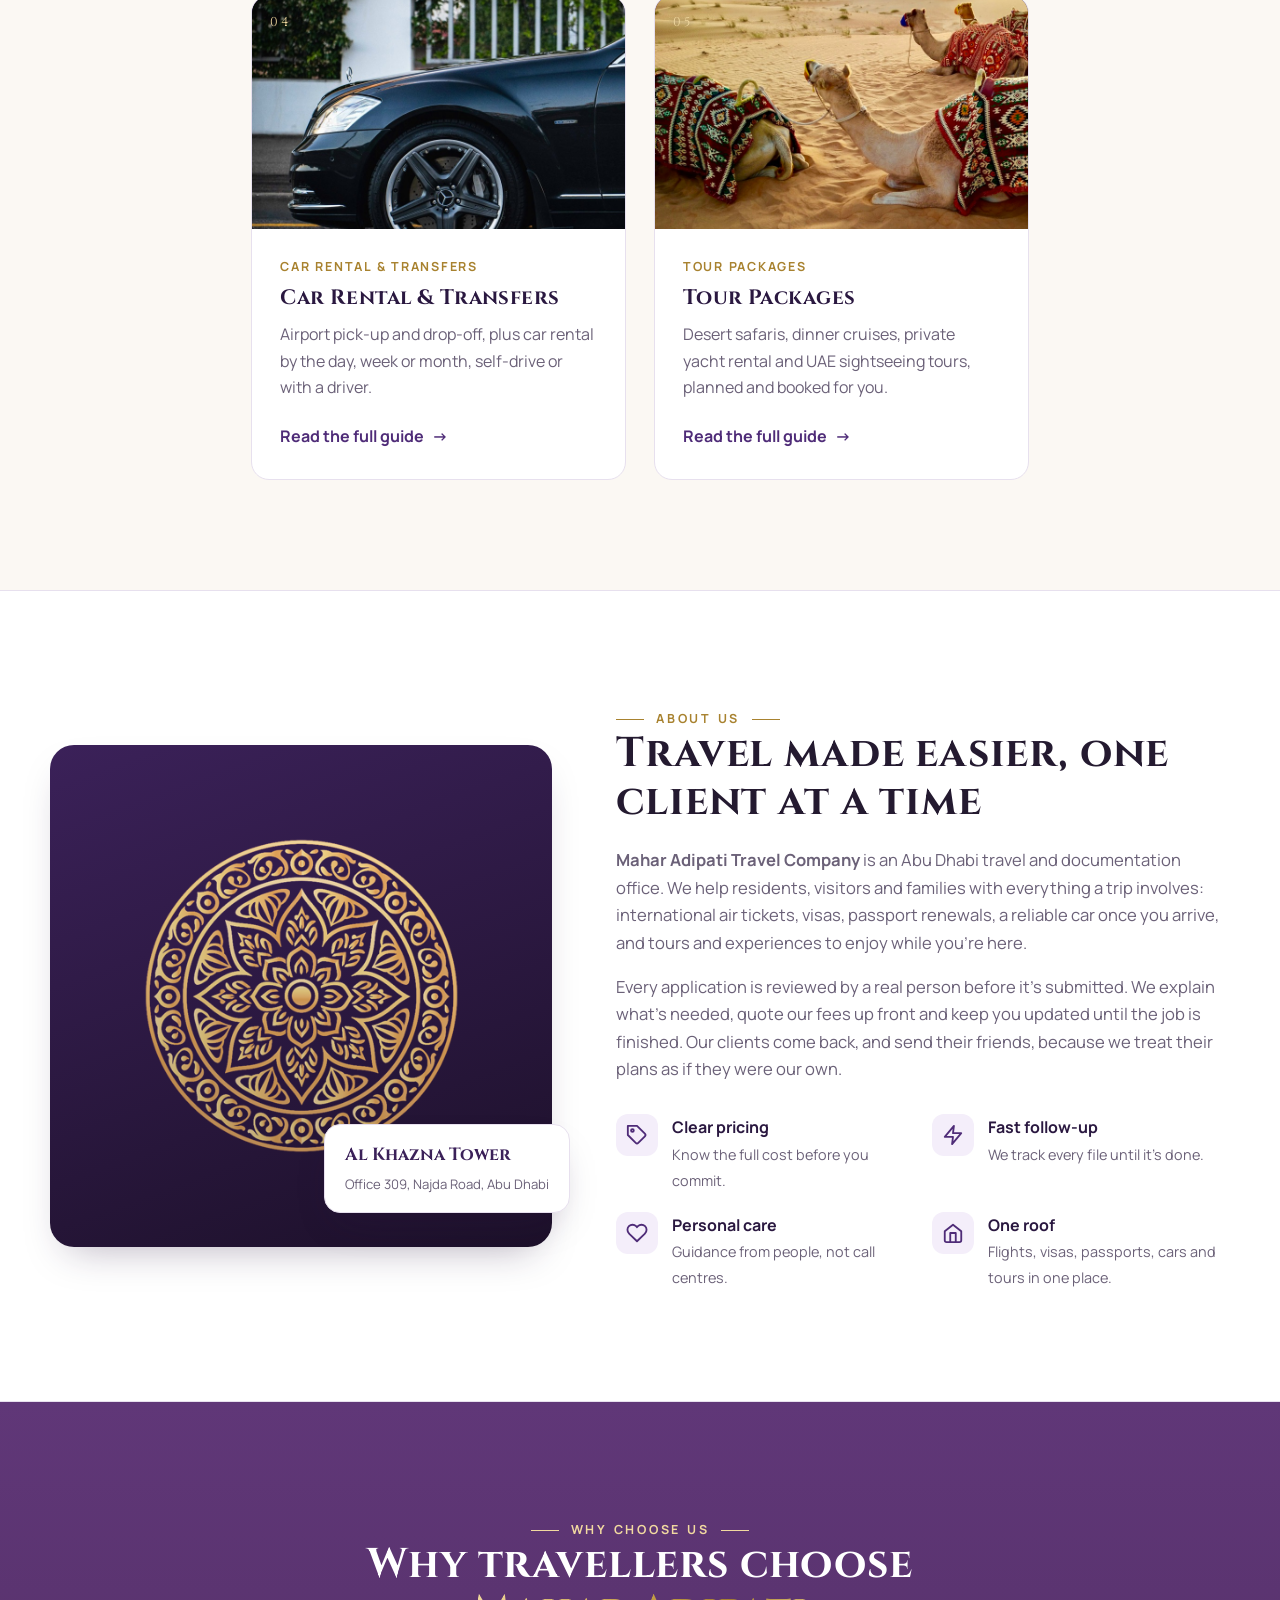
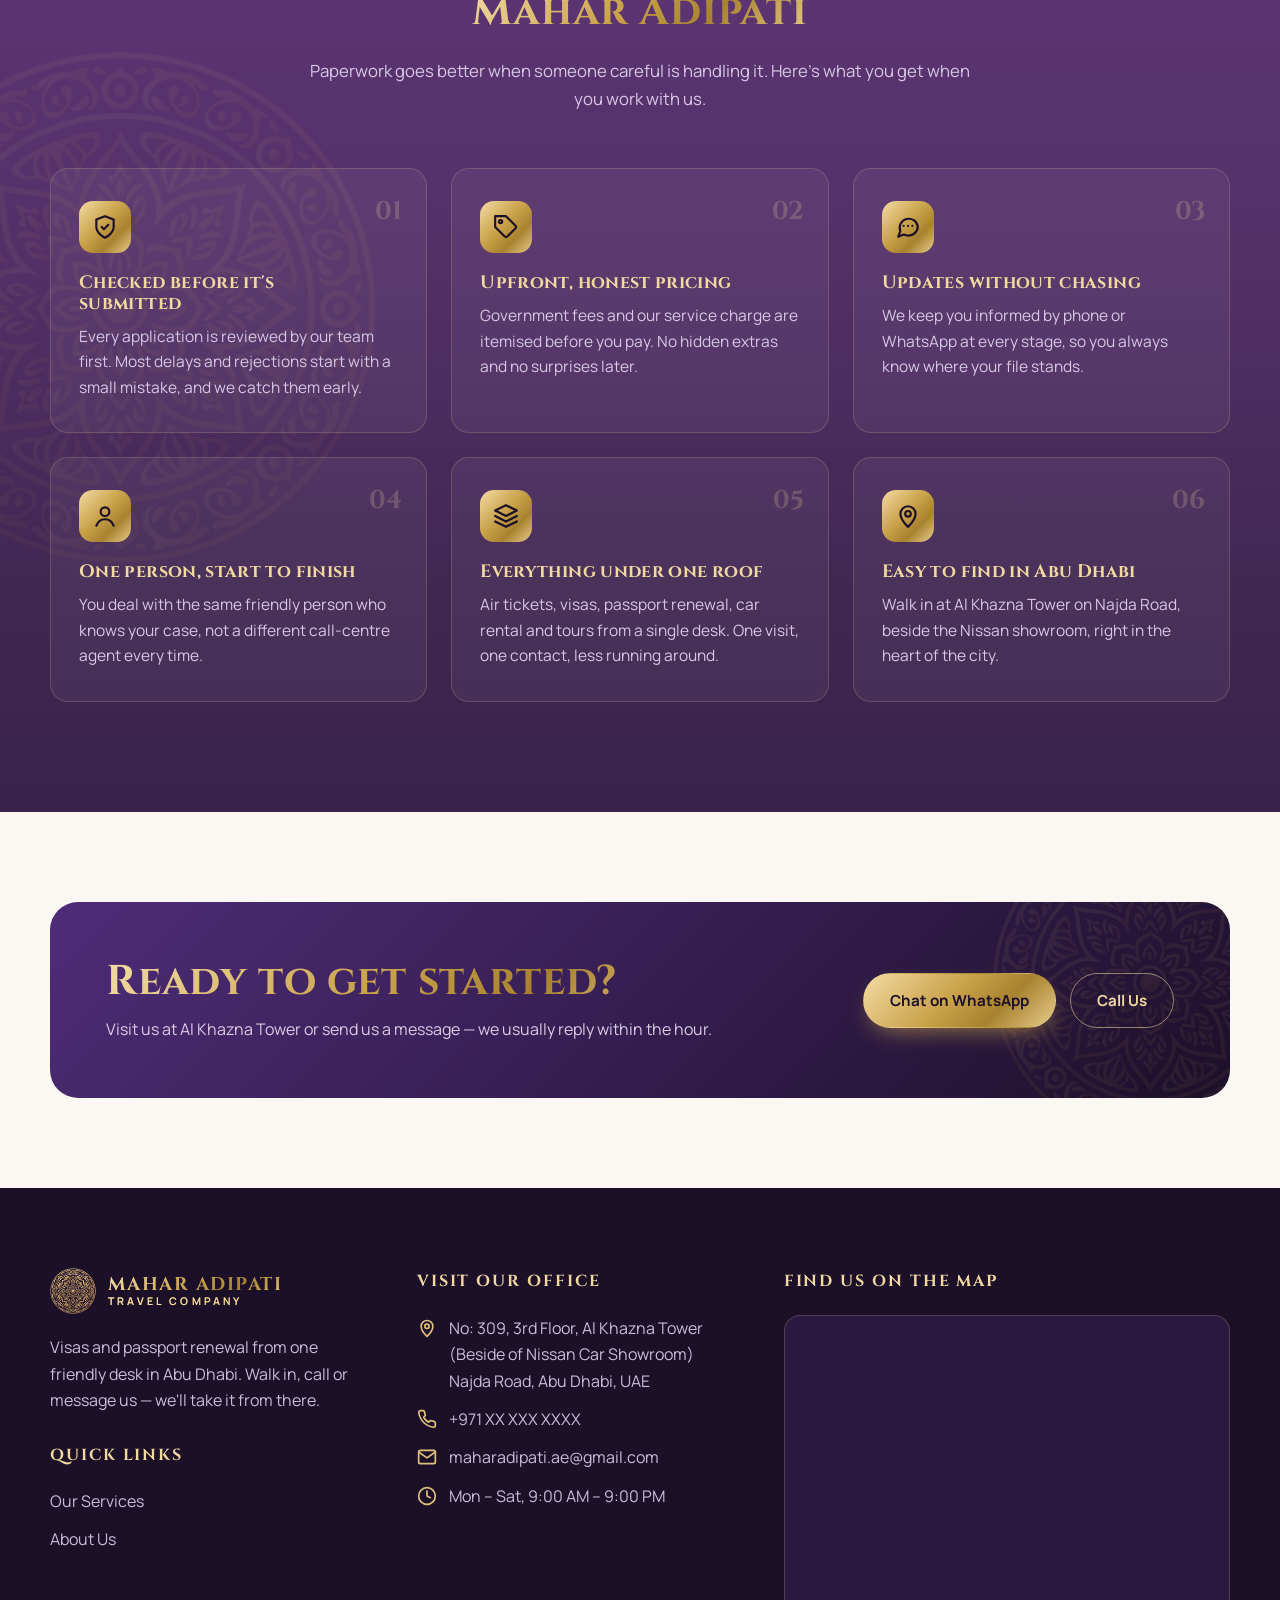
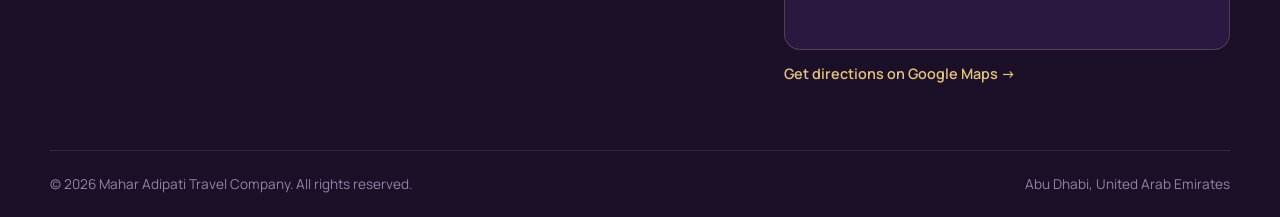
==== commit 4fd418bb: "Update services intro to cover all five services Co-Authored-By: Claude Opus 5.5 <noreply@anthropic." ====
--- a/index.html
+++ b/index.html
@@ -50,7 +50,7 @@
       <div class="section-head reveal">
         <span class="eyebrow">Our Services</span>
         <h2>Guides from our travel desk</h2>
-        <p>Practical guides to the three things we do every day. Read up, then let us handle the rest.</p>
+        <p>Practical guides to everything we do, from flights and visas to cars and tours. Read up, then let us handle the rest.</p>
       </div>
       <div class="post-grid">
         <a class="post-card reveal" href="services/air-tickets.html" style="transition-delay:0.0s">
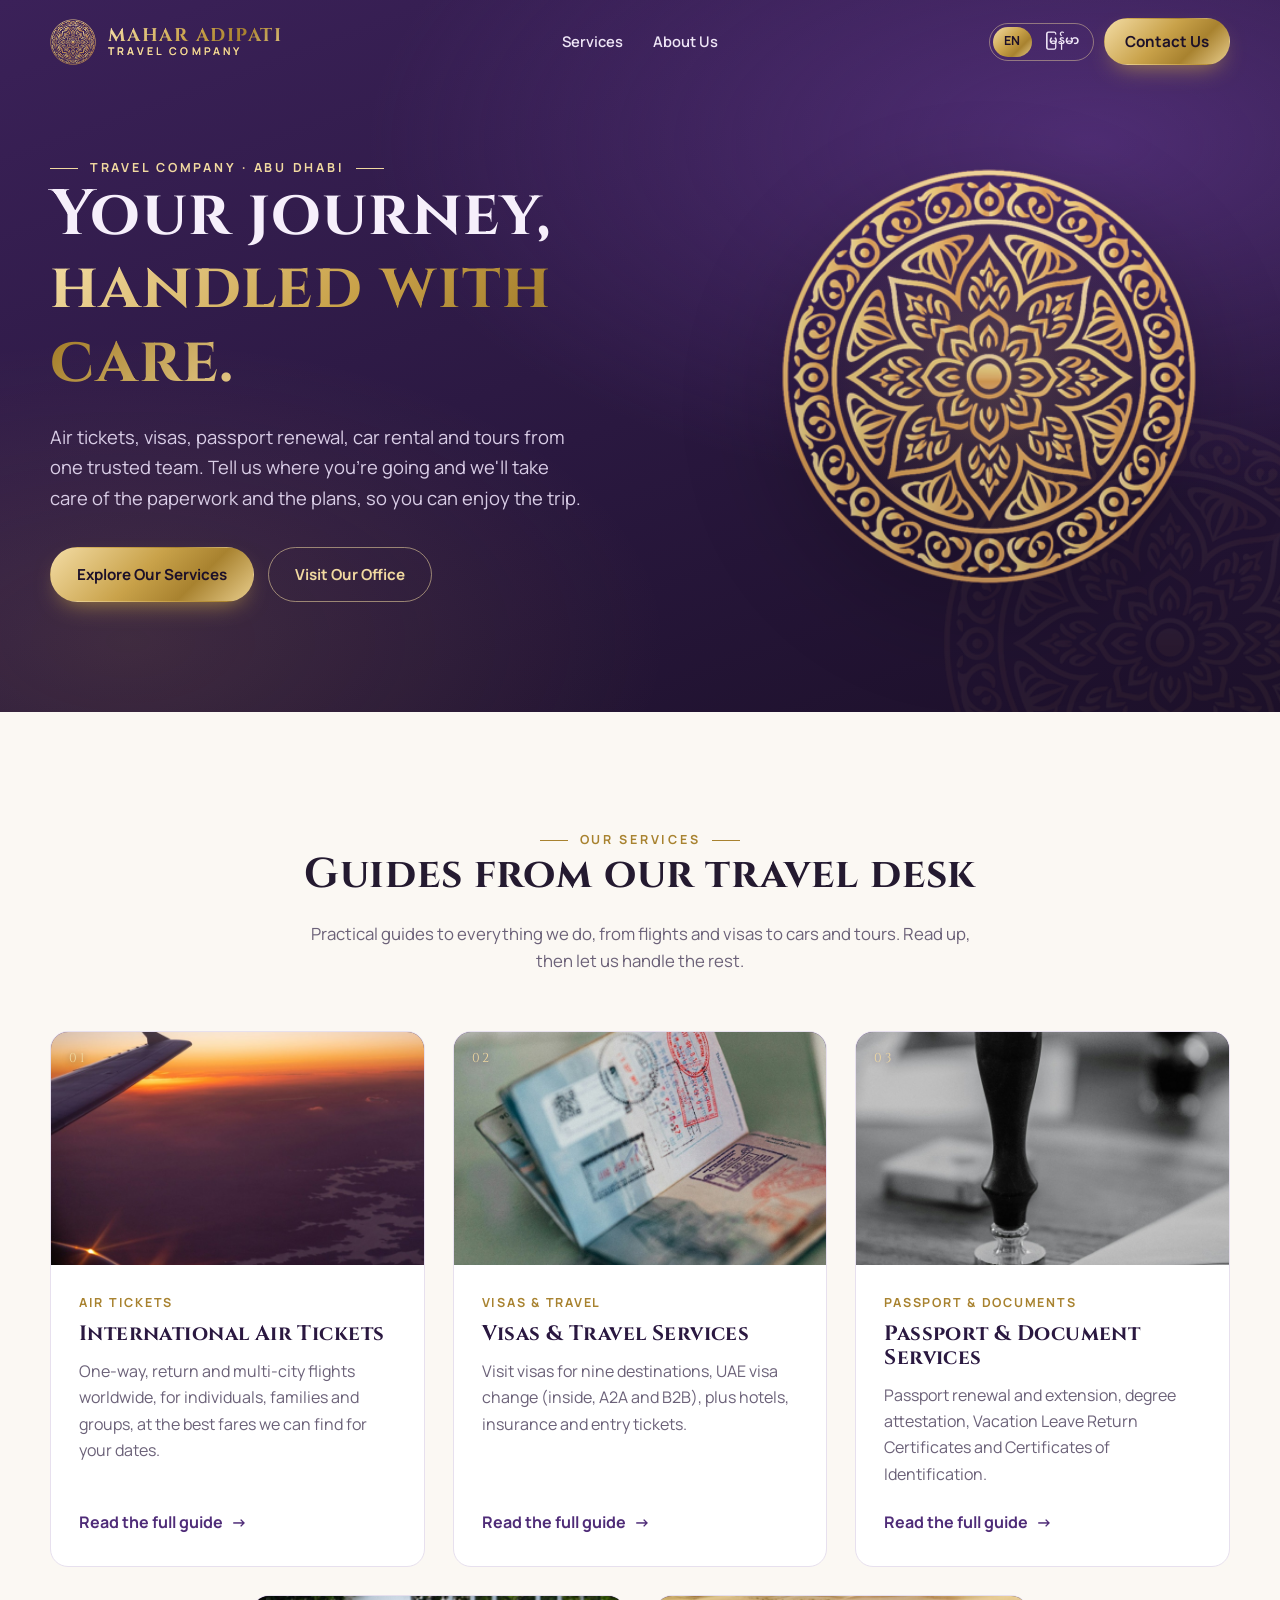
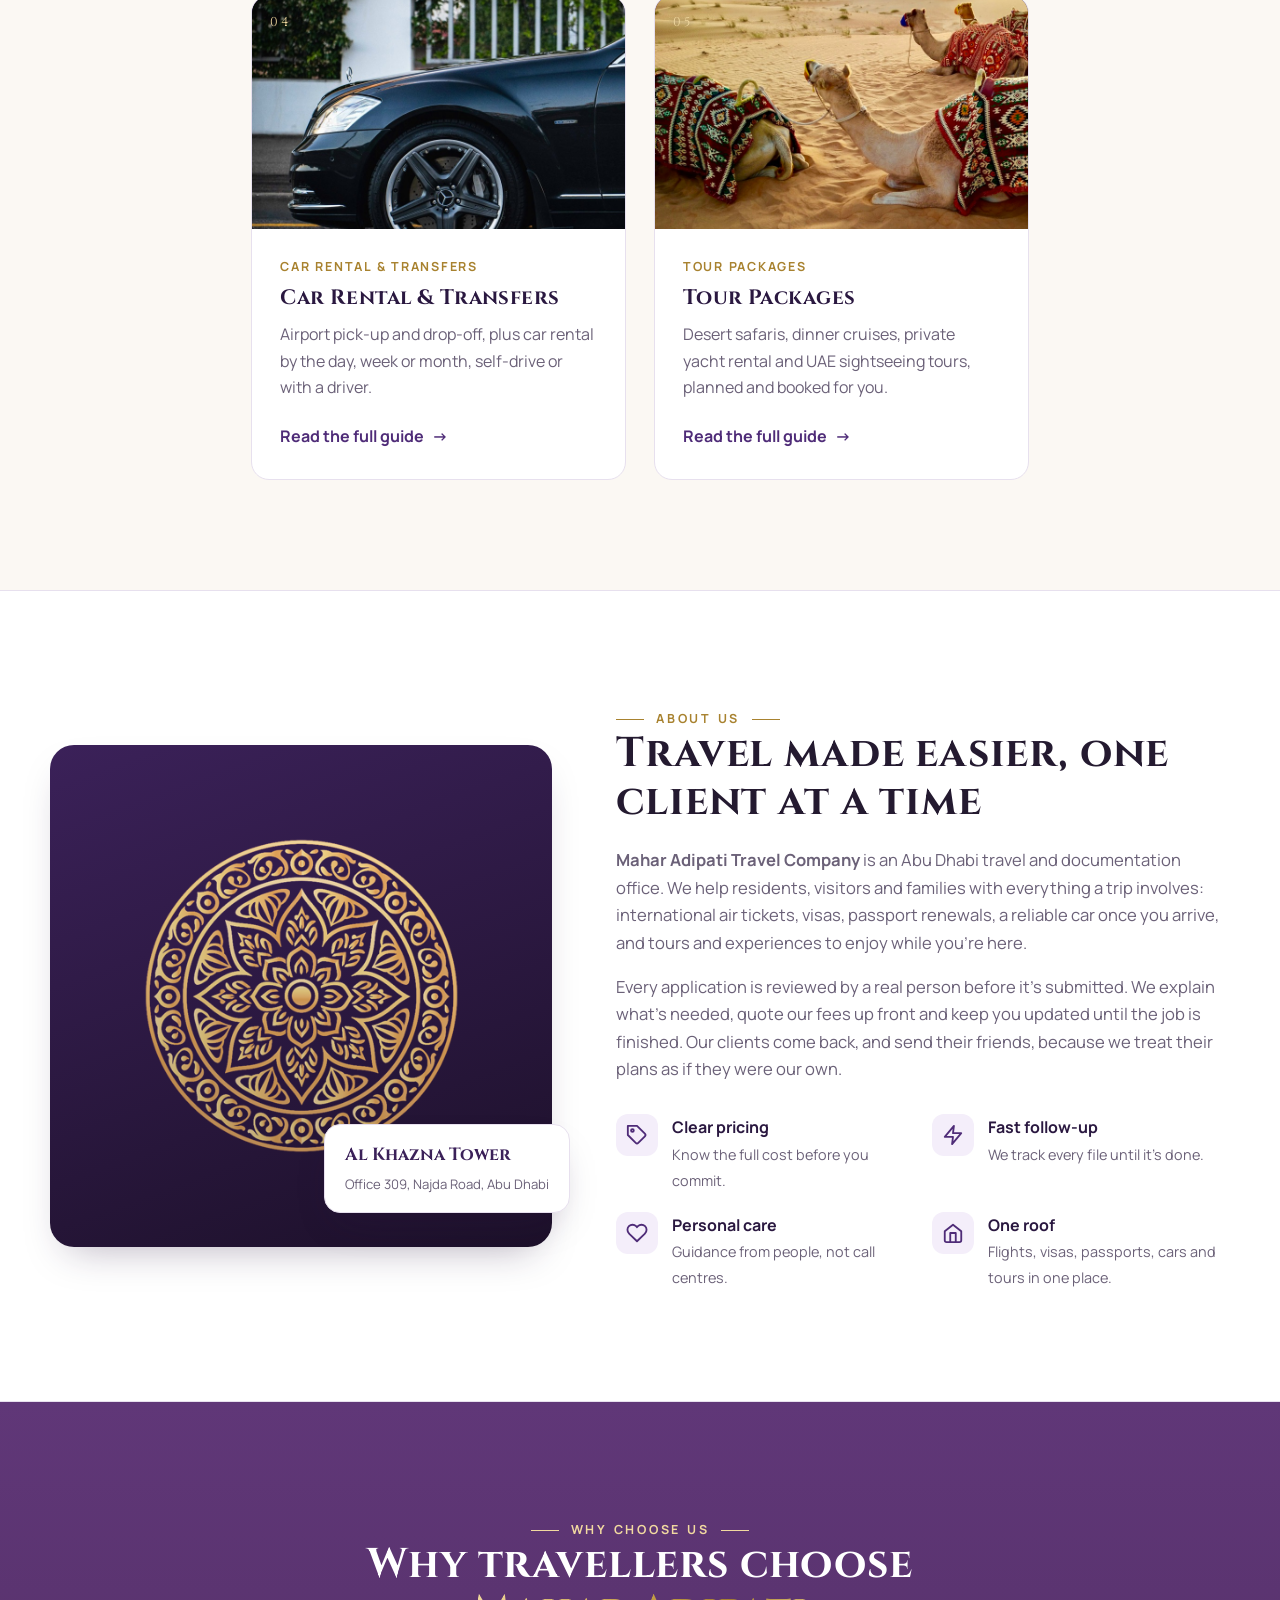
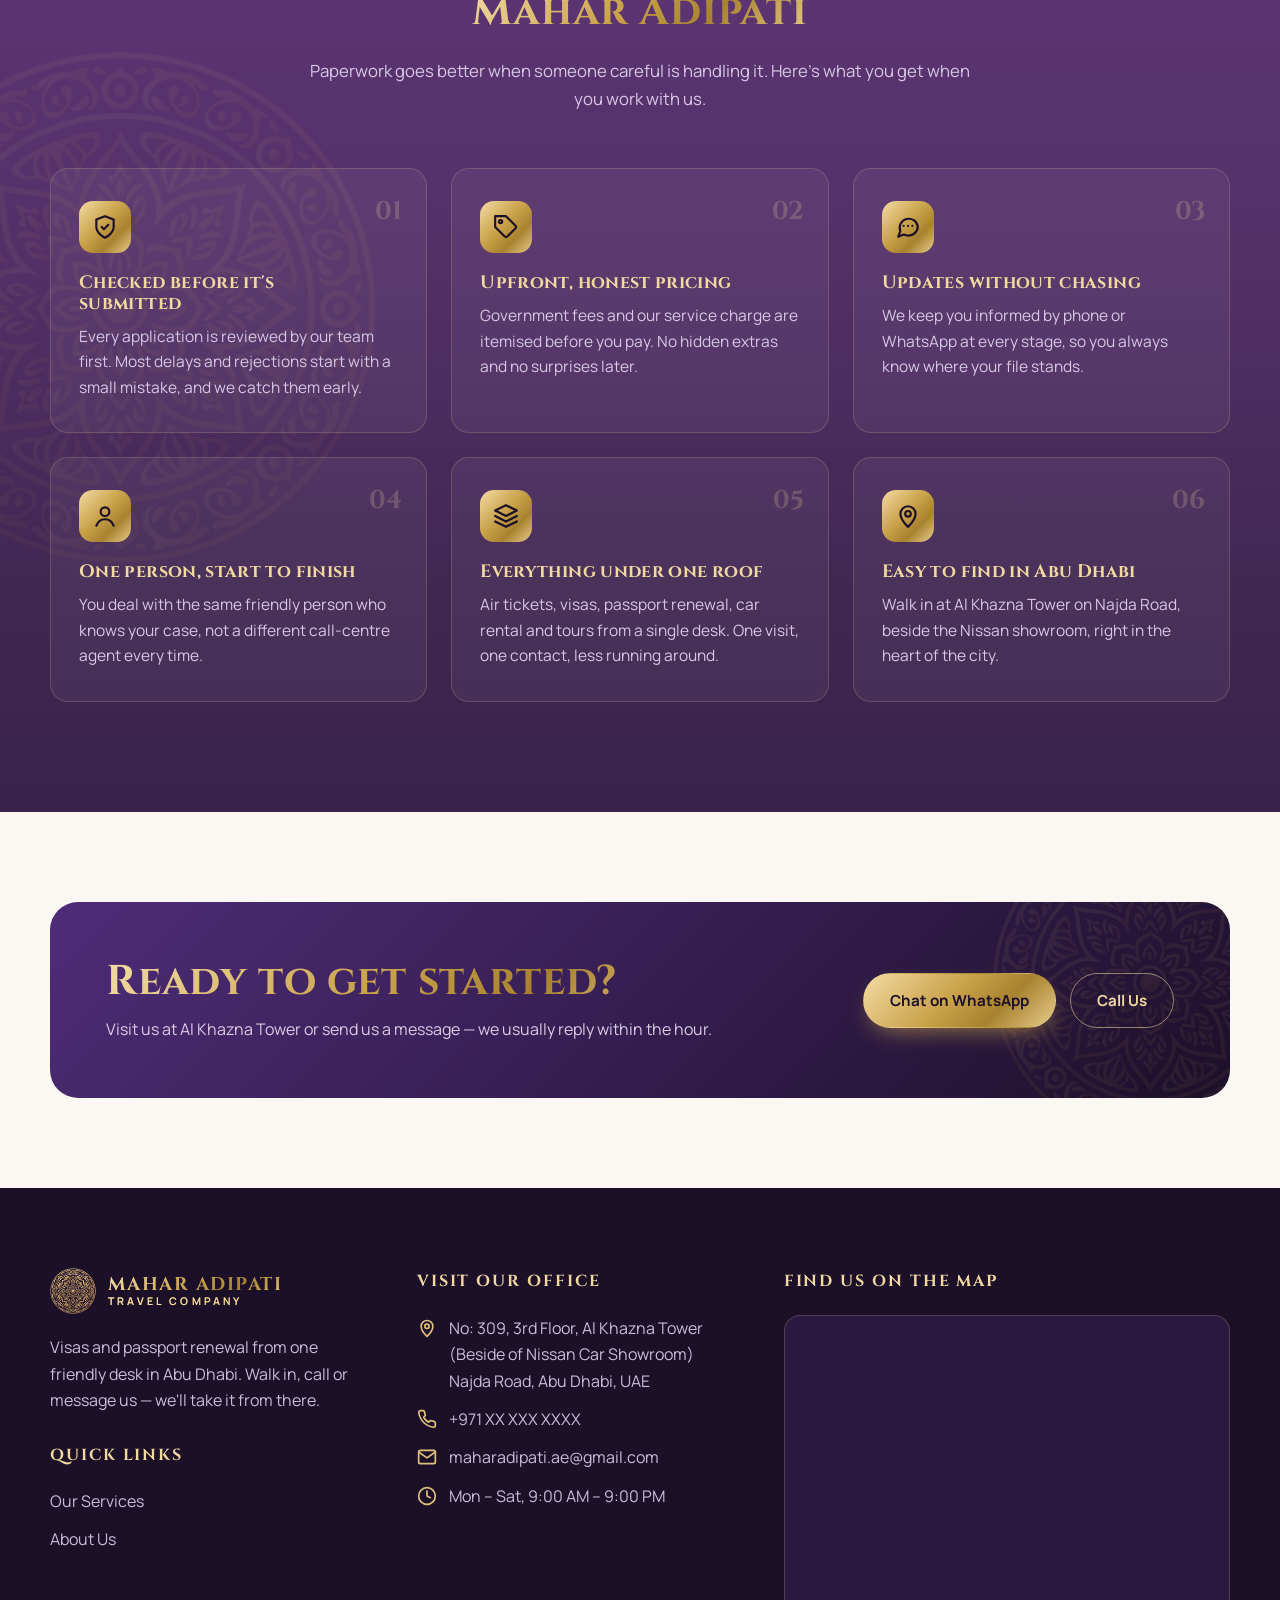
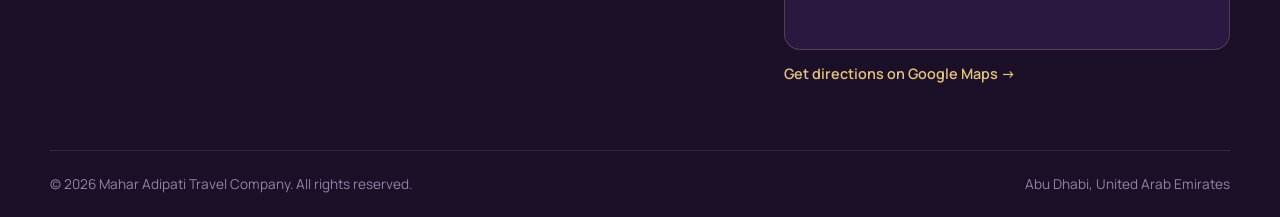
==== commit 3e7dadb9: "Add Burmese version of the site with an EN | မြန်မာ switcher Burmese copies of every page under /my/" ====
--- a/index.html
+++ b/index.html
@@ -3,12 +3,17 @@
 <head>
   <meta charset="UTF-8">
   <meta name="viewport" content="width=device-width, initial-scale=1">
+  <script>try{var l=localStorage.getItem("lang");if(l==="my")location.replace("my/index.html"+location.hash)}catch(e){}</script>
   <title>Mahar Adipati | Air Tickets, Visas, Passports, Car Rental & Tours in Abu Dhabi</title>
   <meta name="description" content="Mahar Adipati Travel Company in Abu Dhabi — international air tickets, visa services, passport renewal, car rental and tour packages from one trusted team at Al Khazna Tower, Najda Road.">
+  <link rel="alternate" hreflang="en" href="https://maharadipati.ae/">
+  <link rel="alternate" hreflang="my" href="https://maharadipati.ae/my/">
+  <link rel="alternate" hreflang="x-default" href="https://maharadipati.ae/">
   <link rel="icon" type="image/png" href="assets/favicon.png">
   <link rel="preconnect" href="https://fonts.googleapis.com">
   <link rel="preconnect" href="https://fonts.gstatic.com" crossorigin>
   <link href="https://fonts.googleapis.com/css2?family=Cinzel:wght@500;600;700&family=Manrope:wght@400;500;600;700&display=swap" rel="stylesheet">
+  <link href="https://fonts.googleapis.com/css2?family=Noto+Sans+Myanmar:wght@600&display=swap&text=%E1%80%99%E1%80%BC%E1%80%94%E1%80%BA%E1%80%99%E1%80%AC" rel="stylesheet">
   <link rel="stylesheet" href="styles.css">
 </head>
 <body>
@@ -21,8 +26,10 @@
       <ul class="nav-links">
         <li><a href="#services">Services</a></li>
         <li><a href="#about">About Us</a></li>
+        <li class="menu-lang"><div class="lang-switch" role="group" aria-label="Language"><a href="index.html" lang="en" hreflang="en" data-lang-link="en" class="active" aria-current="true">EN</a><a href="my/index.html" lang="my" hreflang="my" data-lang-link="my">မြန်မာ</a></div></li>
       </ul>
       <div class="nav-actions">
+        <div class="lang-switch" role="group" aria-label="Language"><a href="index.html" lang="en" hreflang="en" data-lang-link="en" class="active" aria-current="true">EN</a><a href="my/index.html" lang="my" hreflang="my" data-lang-link="my">မြန်မာ</a></div>
         <a class="btn btn-gold nav-cta" href="#contact">Contact Us</a>
         <button class="menu-toggle" aria-label="Open menu" aria-expanded="false"><span></span><span></span><span></span></button>
       </div>
--- a/styles.css
+++ b/styles.css
@@ -95,6 +95,22 @@
 /* Contact Us always sits at the top right, next to the menu button on smaller screens. */
 .nav-actions { display: flex; align-items: center; gap: 10px; }
 .nav-cta { padding: 10px 20px; color: var(--purple-950); white-space: nowrap; }
+/* EN | မြန်မာ language switcher, left of Contact Us. Each half links to the same page in that language. */
+.lang-switch {
+  display: inline-flex; align-items: center; gap: 2px; padding: 3px; border-radius: 999px;
+  border: 1px solid rgba(241, 217, 160, .45);
+}
+.lang-switch a {
+  display: inline-flex; align-items: center; min-height: 30px; padding: 0 11px; border-radius: 999px;
+  font-size: .78rem; font-weight: 700; letter-spacing: .04em; line-height: 1; white-space: nowrap;
+  color: #efe6f7; text-decoration: none; transition: background .2s ease, color .2s ease;
+}
+.lang-switch a[lang="my"] { font-family: "Noto Sans Myanmar", "Myanmar Text", "Myanmar Sangam MN", "Padauk", var(--body); font-weight: 600; letter-spacing: 0; }
+.lang-switch a:not(.active):hover { color: var(--gold-300); }
+.lang-switch a.active { background: var(--gold-grad); color: var(--purple-950); }
+.lang-switch a:focus-visible { outline: 2px solid var(--gold-300); outline-offset: 2px; }
+/* A second copy lives inside the mobile menu, for phones too narrow to fit it in the bar */
+.menu-lang { display: none; }
 /* Desktop: logo on the left, the page links centred in the bar, Contact Us on the right.
    The two outer columns are equal widths, so the middle links sit in the true centre of the page. */
 @media (min-width: 1041px) {
@@ -359,6 +375,12 @@
   .menu-open .nav-links { transform: none; }
   .nav-links a { display: block; padding: 12px 4px; font-size: 1.05rem; }
   .nav-links a:not(.btn)::after { display: none; }
+  .nav-links .lang-switch a { display: inline-flex; padding: 0 16px; min-height: 38px; font-size: .9rem; }
+}
+/* Phones: the bar only has room for the logo, Contact Us and the menu button, so the switcher moves into the menu */
+@media (max-width: 600px) {
+  .nav-actions .lang-switch { display: none; }
+  .menu-lang { display: block; padding-top: 14px; margin-top: 8px; border-top: 1px solid rgba(241, 217, 160, .15); }
 }
 @media (max-width: 640px) {
   .post-grid, .why-grid, .footer-grid, .values, .option-grid { grid-template-columns: 1fr; }
@@ -378,3 +400,18 @@
   .nav-cta { padding: 8px 14px; font-size: .8rem; }
   .menu-toggle { width: 40px; padding: 9px; }
 }
+/* Burmese pages (/my/): Myanmar fonts behind the Latin ones, taller lines for stacked vowels and
+   medials, and smaller headings because Burmese words run longer than the English ones */
+html[lang="my"] {
+  --serif: "Cinzel", "Noto Serif Myanmar", "Noto Sans Myanmar", "Myanmar Text", "Myanmar Sangam MN", "Padauk", Georgia, serif;
+  --body: "Manrope", "Noto Sans Myanmar", "Myanmar Text", "Myanmar Sangam MN", "Padauk", system-ui, sans-serif;
+}
+html[lang="my"] body { line-height: 1.9; }
+html[lang="my"] h1, html[lang="my"] h2, html[lang="my"] h3, html[lang="my"] h4 { line-height: 1.55; letter-spacing: 0; }
+html[lang="my"] h1 { font-size: clamp(1.9rem, 4.2vw, 3rem); }
+html[lang="my"] h2 { font-size: clamp(1.5rem, 3vw, 2.1rem); }
+html[lang="my"] .article h2 { font-size: 1.4rem; }
+html[lang="my"] .article-hero h1 { font-size: clamp(1.7rem, 3.8vw, 2.6rem) !important; }
+html[lang="my"] .eyebrow, html[lang="my"] .post-meta, html[lang="my"] .site-footer h4 { letter-spacing: .02em; }
+html[lang="my"] .nav-links a, html[lang="my"] .btn { line-height: 1.5; }
+html[lang="my"] .btn { padding-block: 11px; }
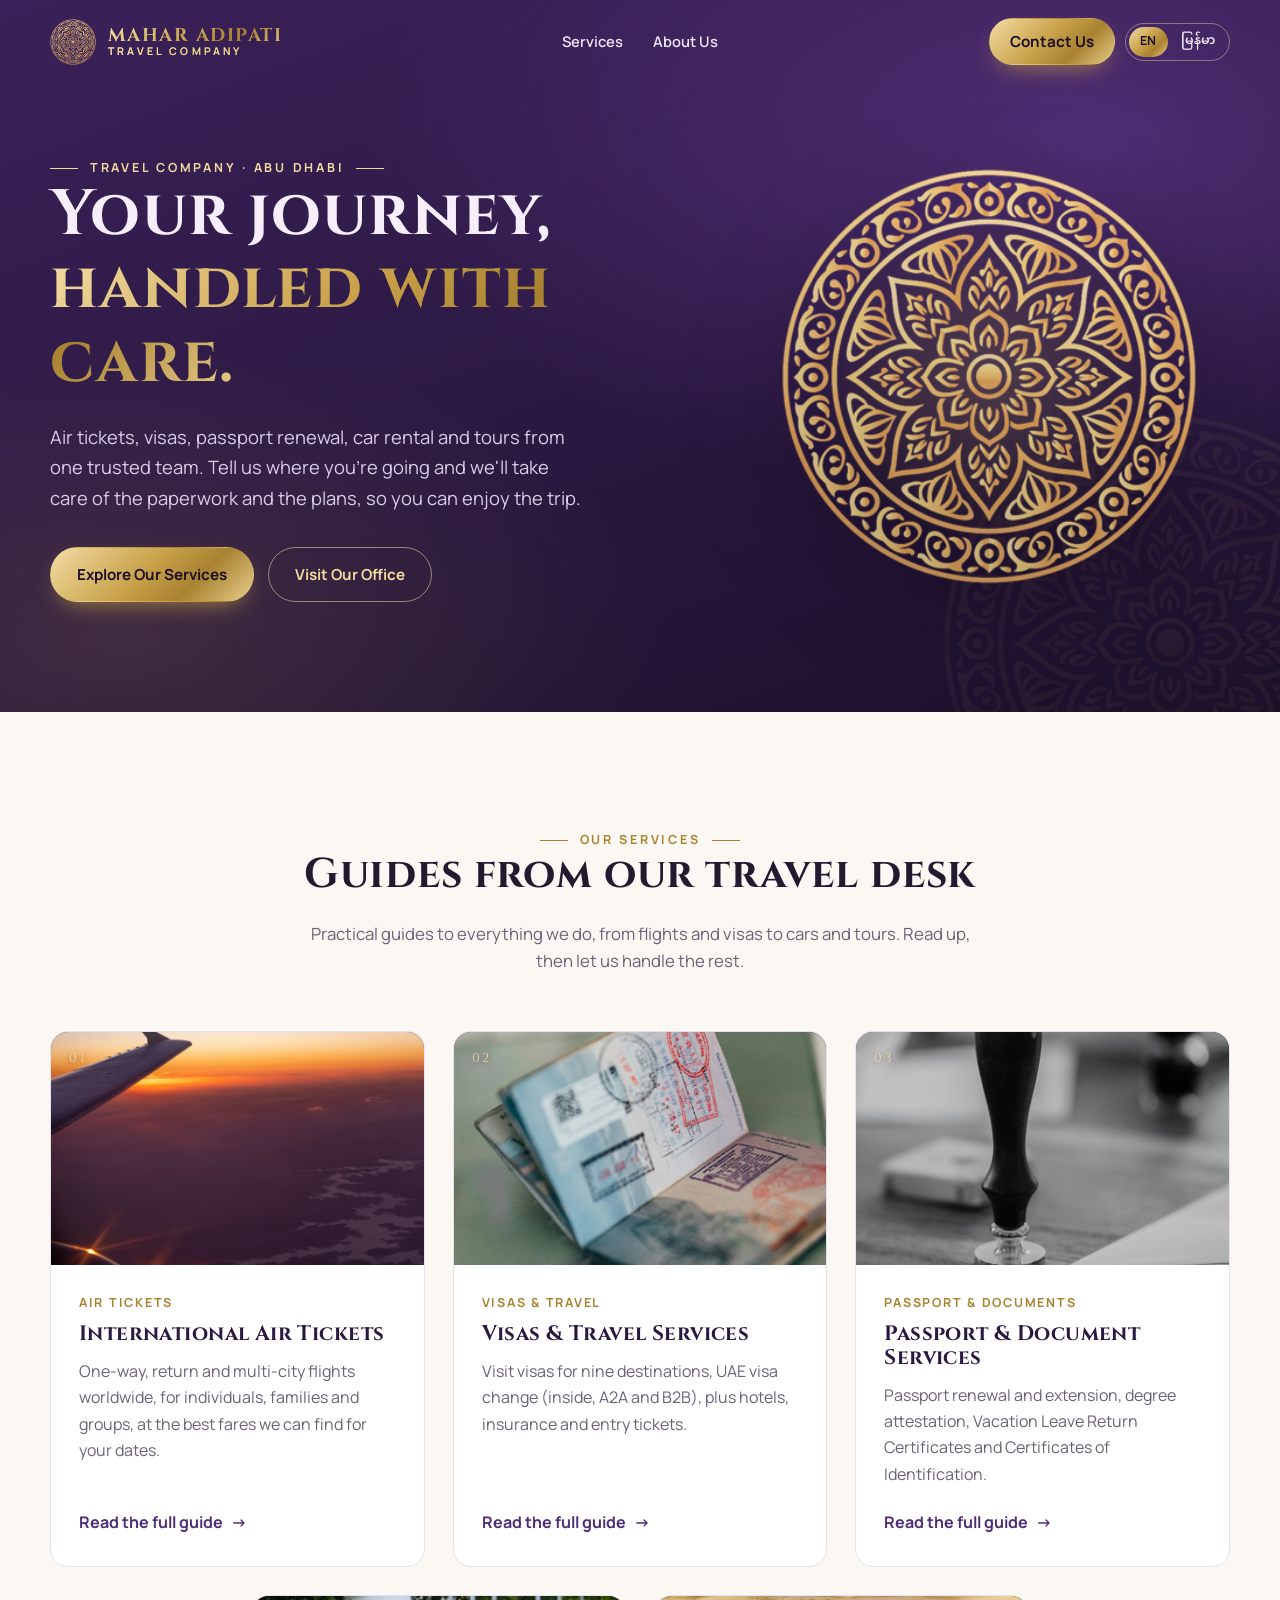
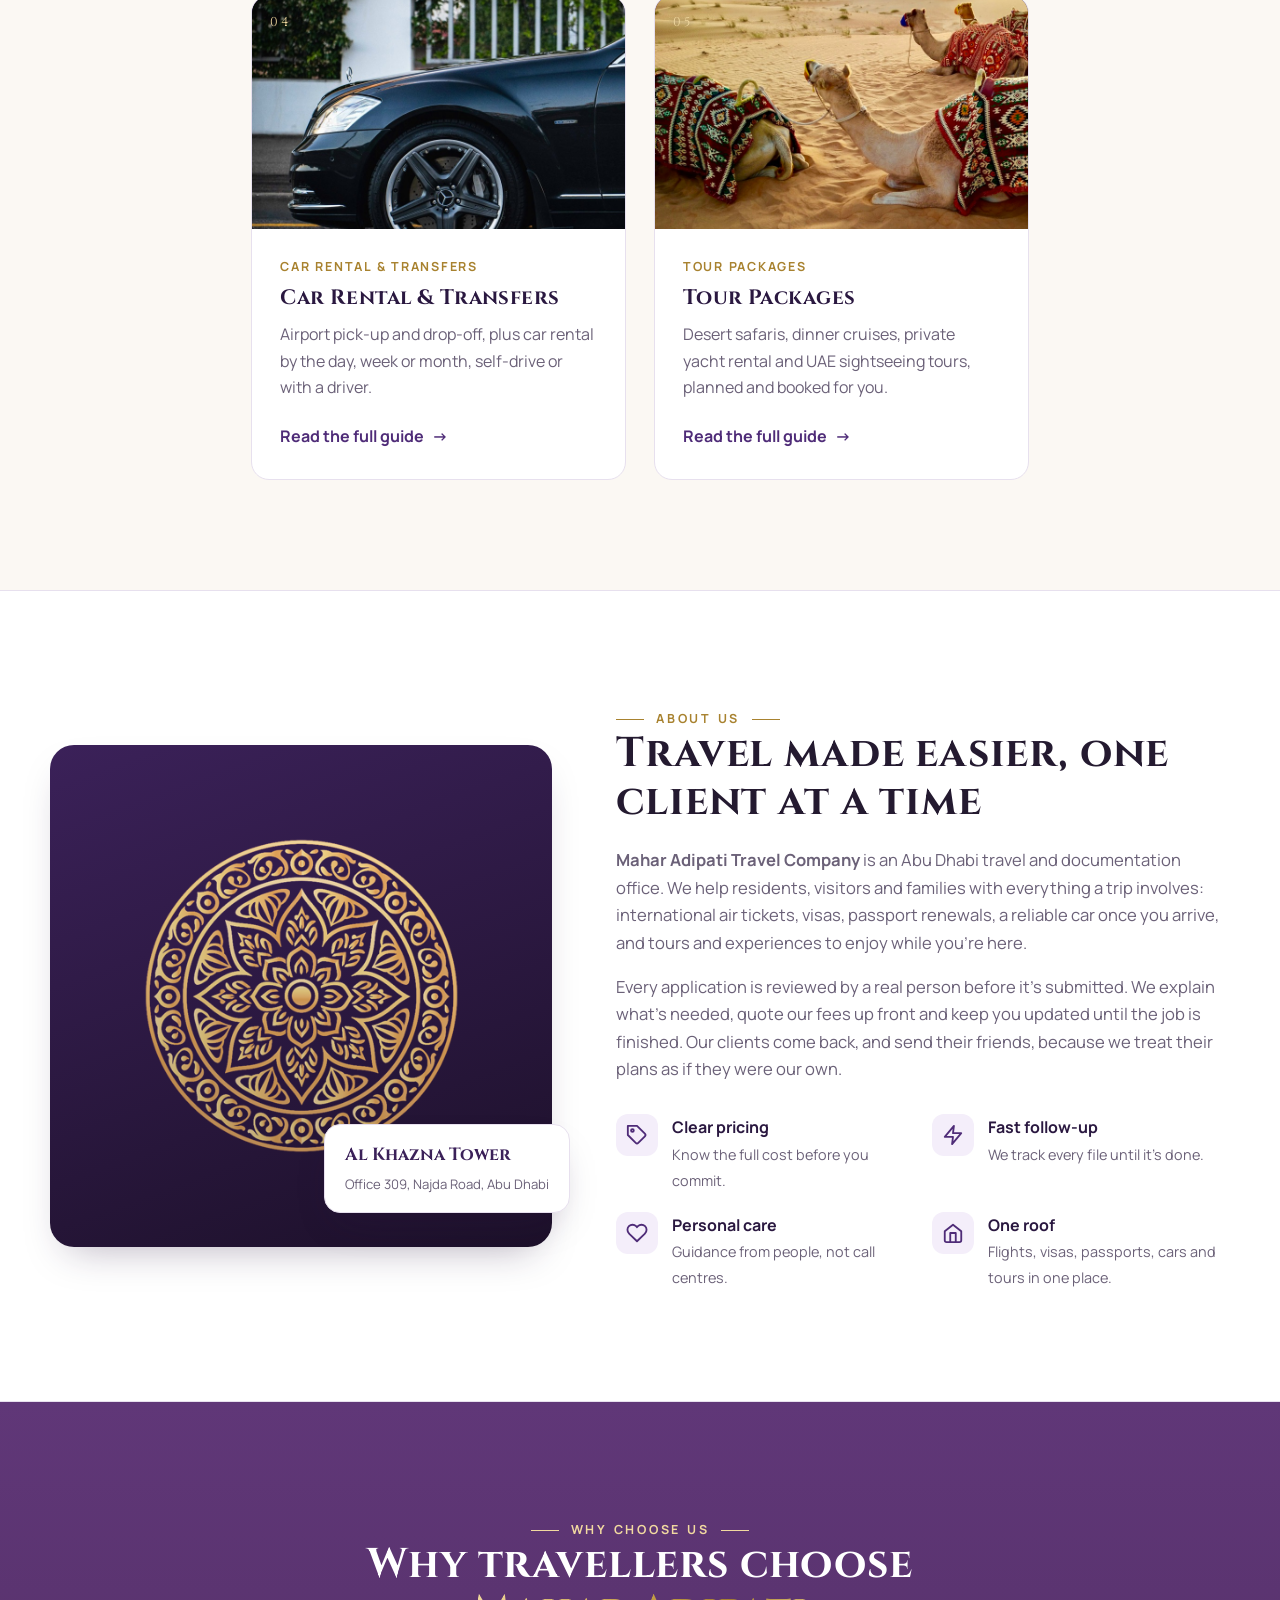
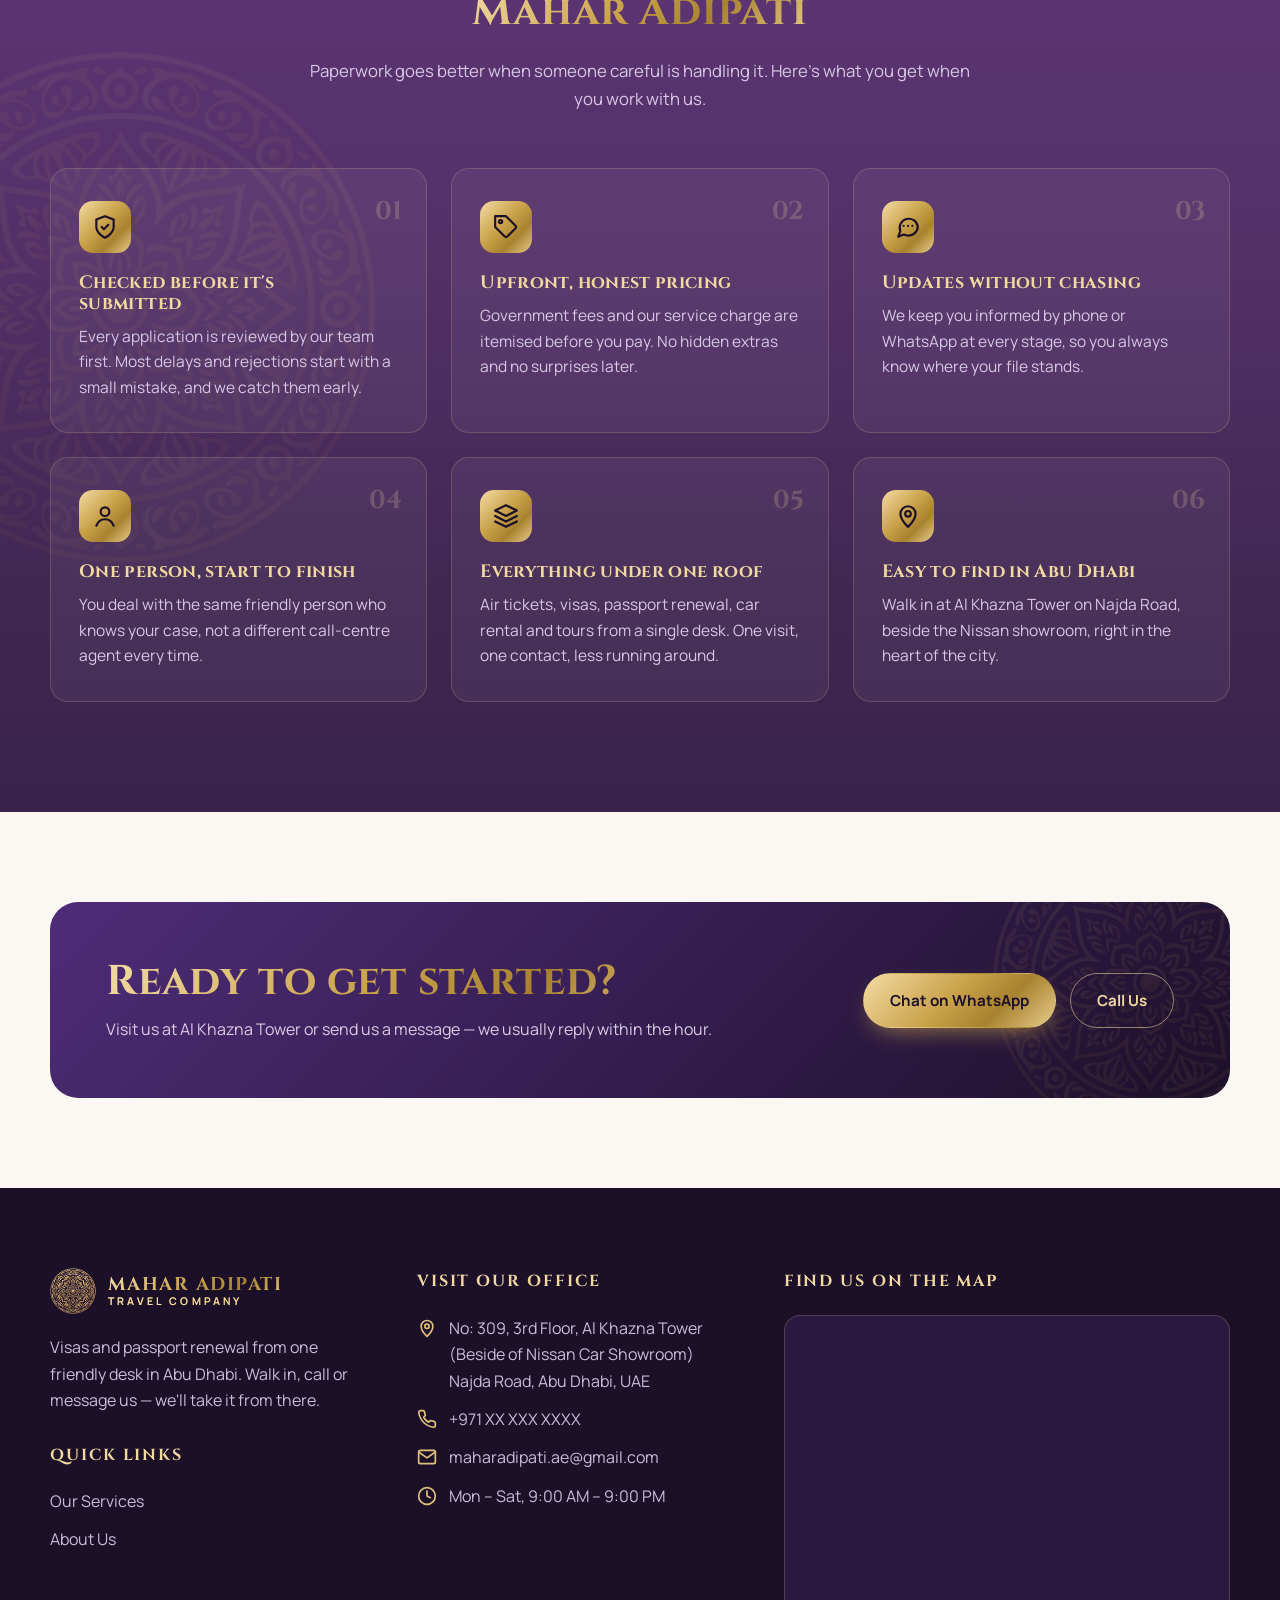
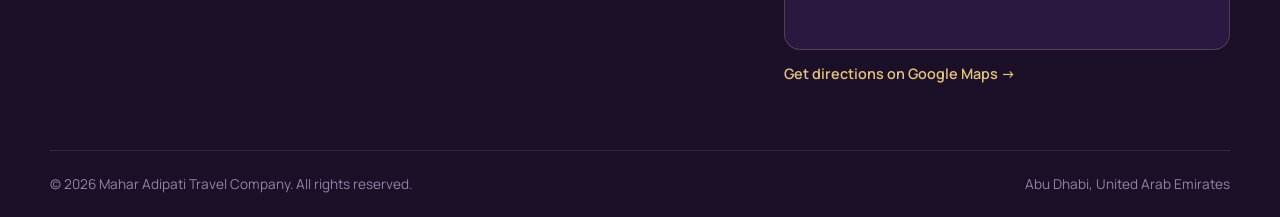
==== commit c6bf1367: "Move the language switcher to the right of Contact Us Co-Authored-By: Claude Opus 5.5 <noreply@anthr" ====
--- a/index.html
+++ b/index.html
@@ -29,8 +29,8 @@
         <li class="menu-lang"><div class="lang-switch" role="group" aria-label="Language"><a href="index.html" lang="en" hreflang="en" data-lang-link="en" class="active" aria-current="true">EN</a><a href="my/index.html" lang="my" hreflang="my" data-lang-link="my">မြန်မာ</a></div></li>
       </ul>
       <div class="nav-actions">
+        <a class="btn btn-gold nav-cta" href="#contact">Contact Us</a>
         <div class="lang-switch" role="group" aria-label="Language"><a href="index.html" lang="en" hreflang="en" data-lang-link="en" class="active" aria-current="true">EN</a><a href="my/index.html" lang="my" hreflang="my" data-lang-link="my">မြန်မာ</a></div>
-        <a class="btn btn-gold nav-cta" href="#contact">Contact Us</a>
         <button class="menu-toggle" aria-label="Open menu" aria-expanded="false"><span></span><span></span><span></span></button>
       </div>
     </div>
--- a/styles.css
+++ b/styles.css
@@ -95,7 +95,7 @@
 /* Contact Us always sits at the top right, next to the menu button on smaller screens. */
 .nav-actions { display: flex; align-items: center; gap: 10px; }
 .nav-cta { padding: 10px 20px; color: var(--purple-950); white-space: nowrap; }
-/* EN | မြန်မာ language switcher, left of Contact Us. Each half links to the same page in that language. */
+/* EN | မြန်မာ language switcher, right of Contact Us. Each half links to the same page in that language. */
 .lang-switch {
   display: inline-flex; align-items: center; gap: 2px; padding: 3px; border-radius: 999px;
   border: 1px solid rgba(241, 217, 160, .45);
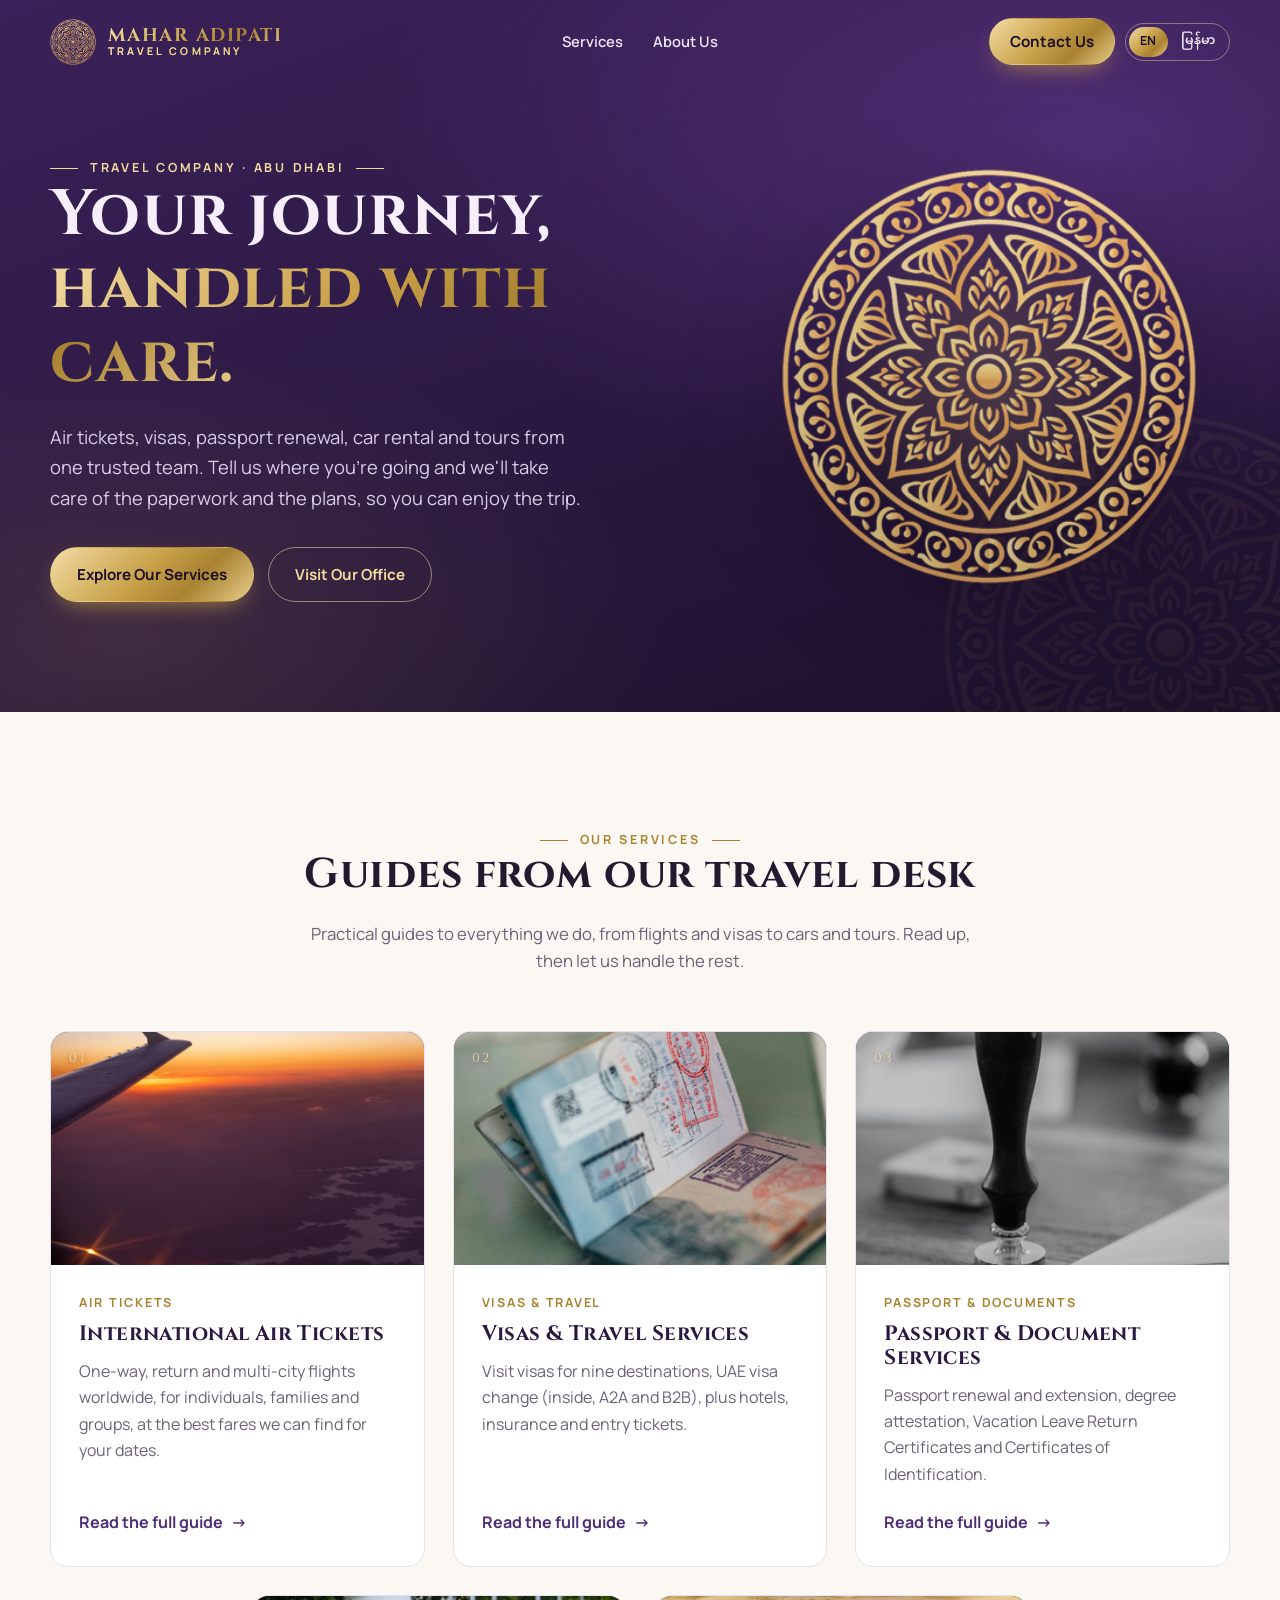
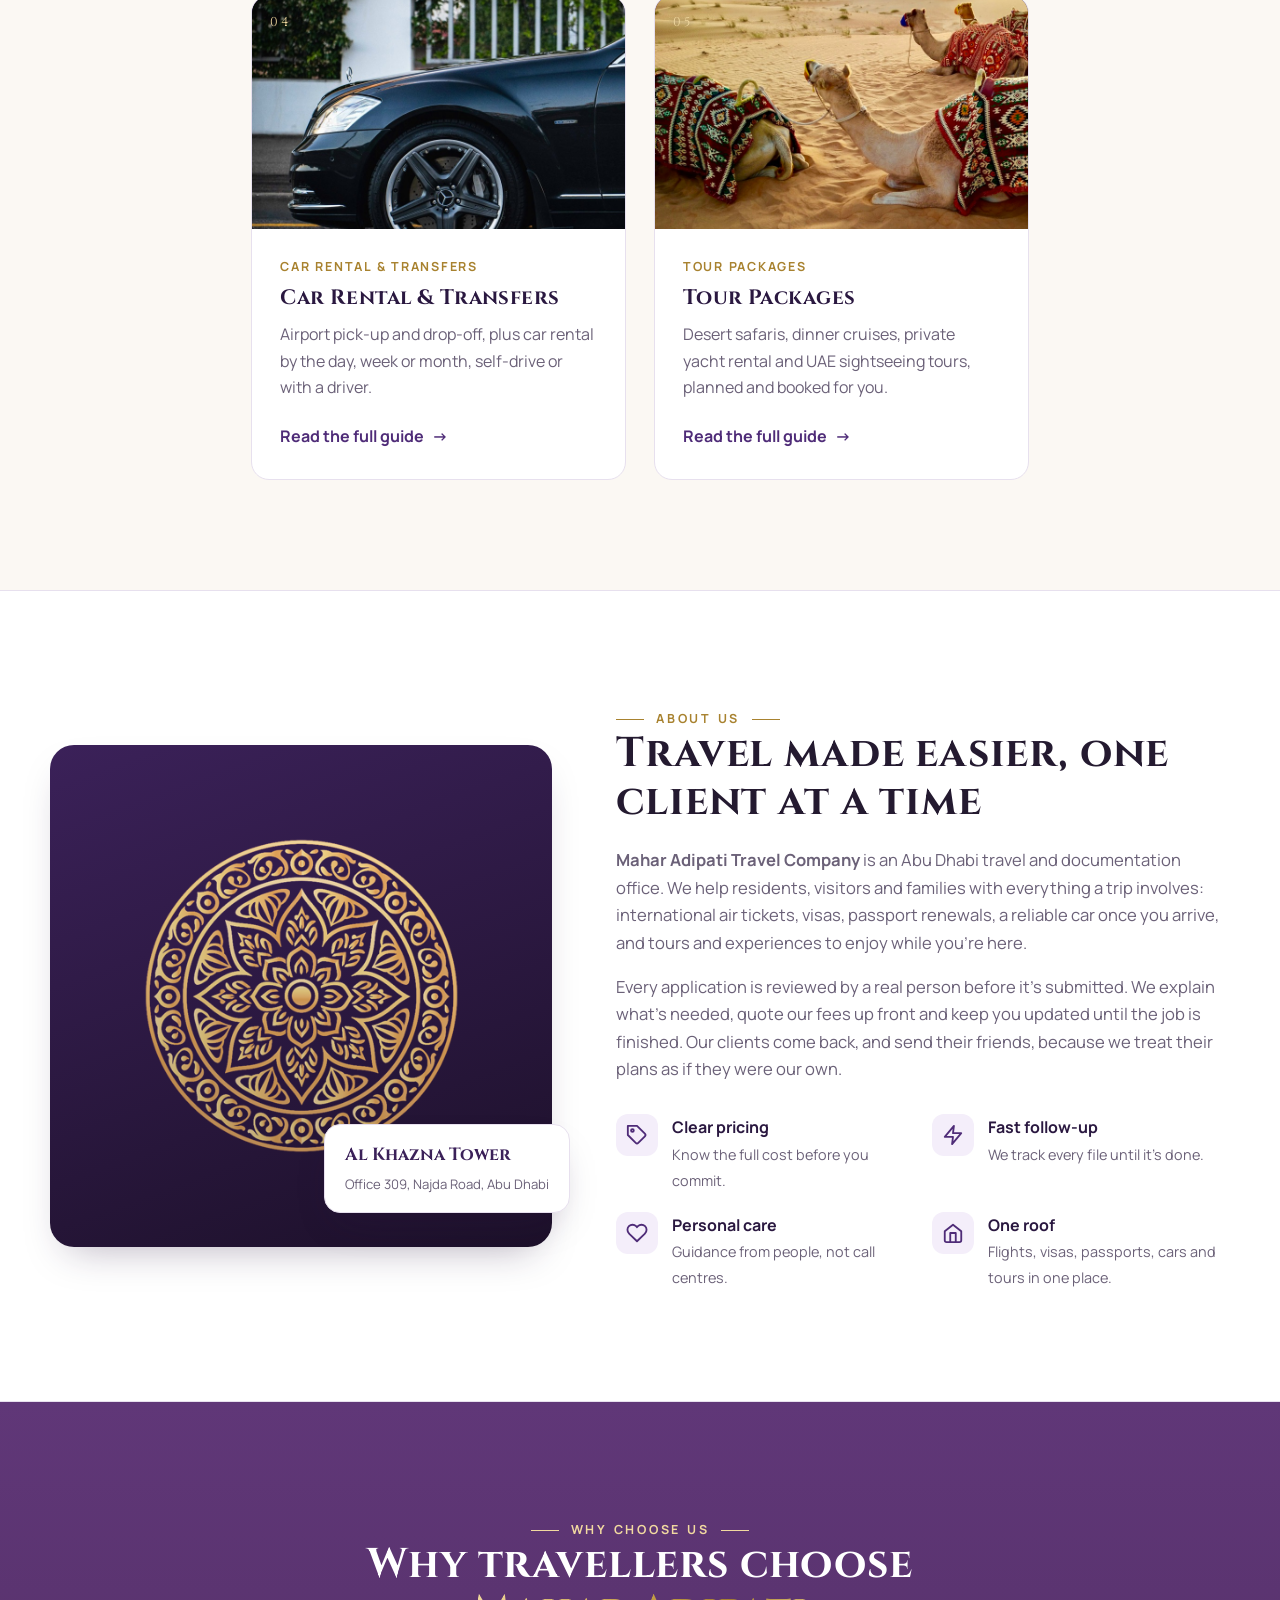
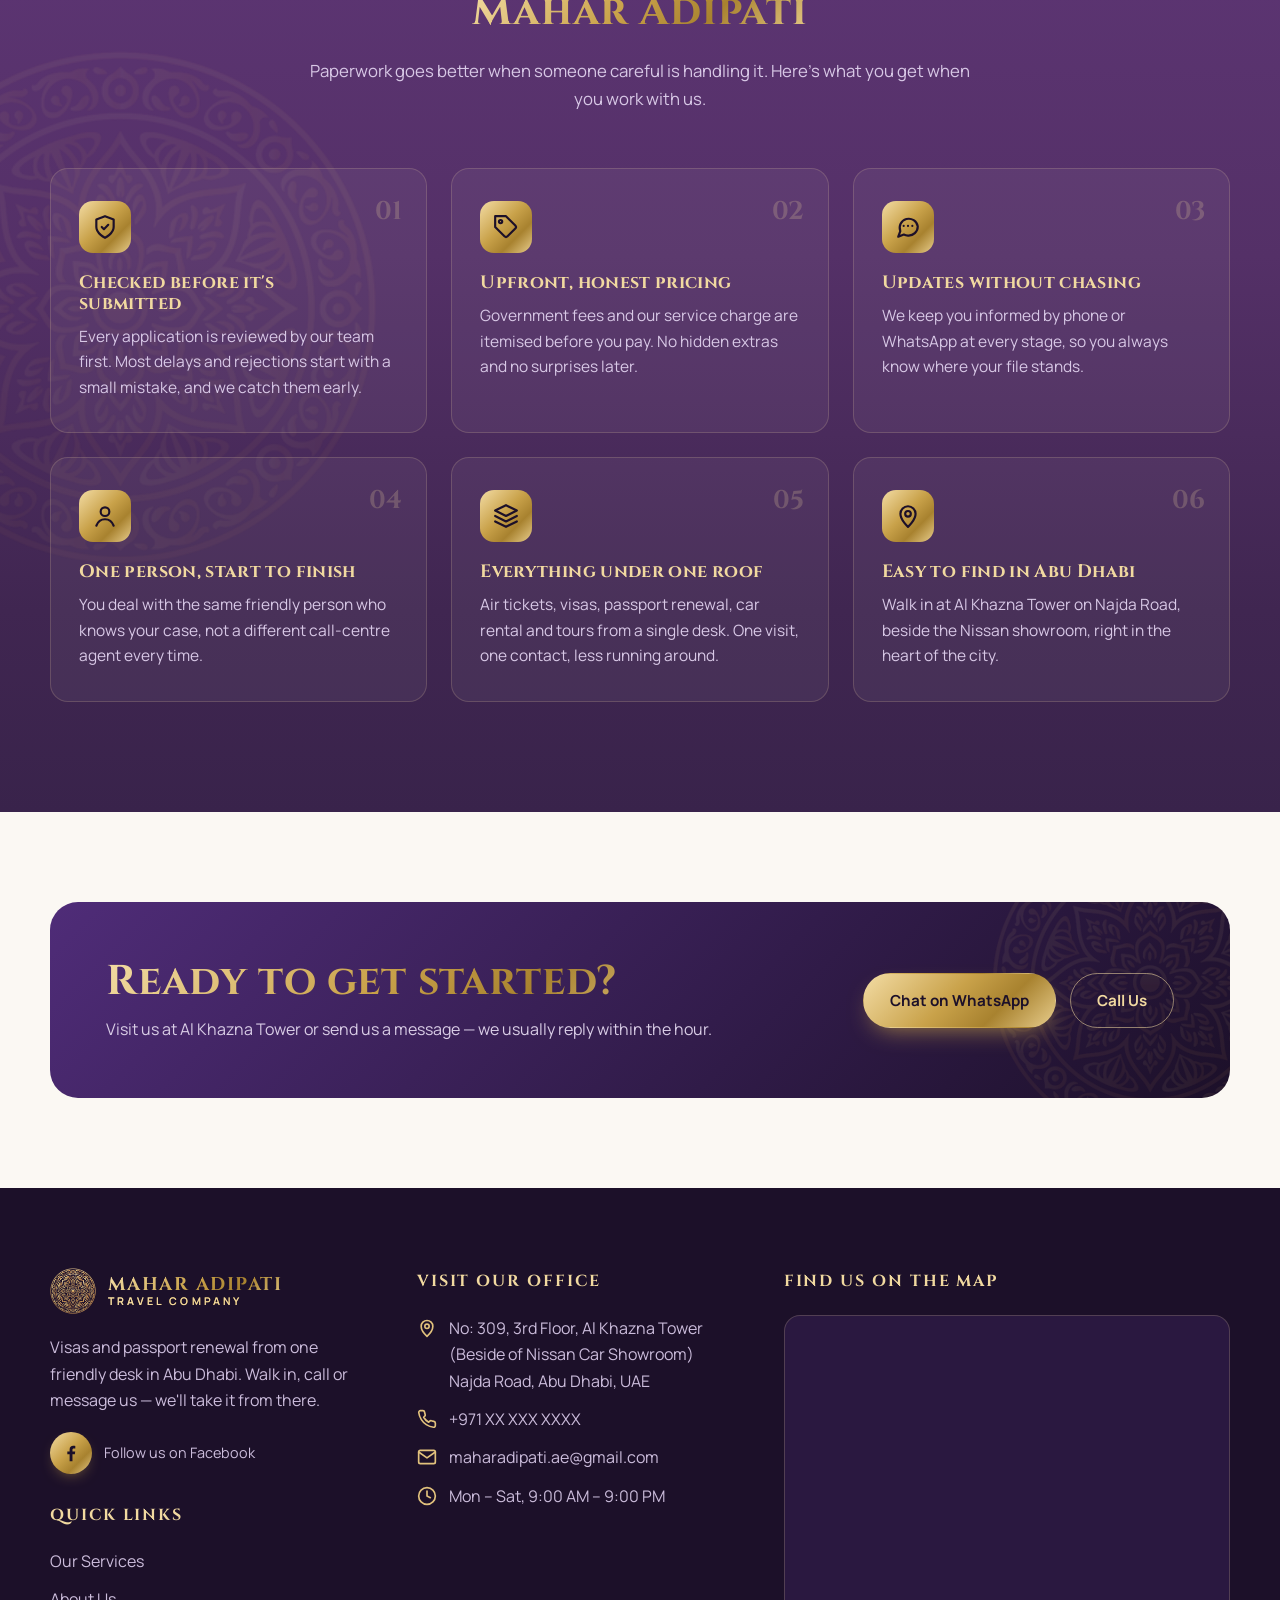
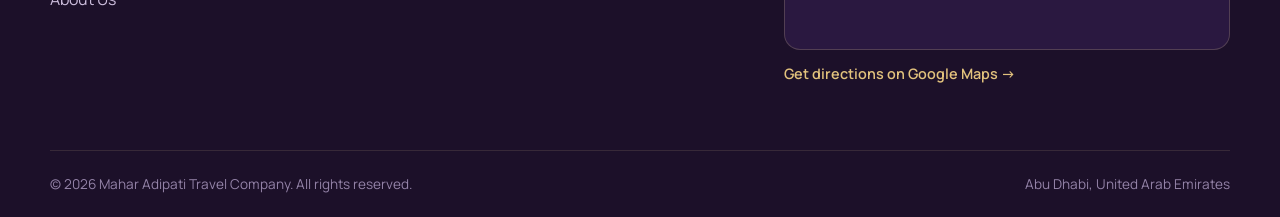
==== commit 9e658d4c: "Add round Facebook link to the footer Gold circle with a purple "f" under the footer blurb, with a "" ====
--- a/index.html
+++ b/index.html
@@ -3,7 +3,7 @@
 <head>
   <meta charset="UTF-8">
   <meta name="viewport" content="width=device-width, initial-scale=1">
-  <script>try{var l=localStorage.getItem("lang");if(l==="my")location.replace("my/index.html"+location.hash)}catch(e){}</script>
+  <script>try{var l=localStorage.getItem("lang");if(l==="my")location.replace("/my/"+location.hash)}catch(e){}</script>
   <title>Mahar Adipati | Air Tickets, Visas, Passports, Car Rental & Tours in Abu Dhabi</title>
   <meta name="description" content="Mahar Adipati Travel Company in Abu Dhabi — international air tickets, visa services, passport renewal, car rental and tour packages from one trusted team at Al Khazna Tower, Najda Road.">
   <link rel="alternate" hreflang="en" href="https://maharadipati.ae/">
@@ -19,18 +19,18 @@
 <body>
   <header class="site-header">
     <div class="container nav">
-      <a class="brand" href="index.html" aria-label="Mahar Adipati home">
+      <a class="brand" href="/" aria-label="Mahar Adipati home">
         <img src="assets/logo-mark.png" alt="">
         <span class="brand-name gold-text">MAHAR ADIPATI<small>Travel Company</small></span>
       </a>
       <ul class="nav-links">
         <li><a href="#services">Services</a></li>
         <li><a href="#about">About Us</a></li>
-        <li class="menu-lang"><div class="lang-switch" role="group" aria-label="Language"><a href="index.html" lang="en" hreflang="en" data-lang-link="en" class="active" aria-current="true">EN</a><a href="my/index.html" lang="my" hreflang="my" data-lang-link="my">မြန်မာ</a></div></li>
+        <li class="menu-lang"><div class="lang-switch" role="group" aria-label="Language"><a href="/" lang="en" hreflang="en" data-lang-link="en" class="active" aria-current="true">EN</a><a href="/my/" lang="my" hreflang="my" data-lang-link="my">မြန်မာ</a></div></li>
       </ul>
       <div class="nav-actions">
         <a class="btn btn-gold nav-cta" href="#contact">Contact Us</a>
-        <div class="lang-switch" role="group" aria-label="Language"><a href="index.html" lang="en" hreflang="en" data-lang-link="en" class="active" aria-current="true">EN</a><a href="my/index.html" lang="my" hreflang="my" data-lang-link="my">မြန်မာ</a></div>
+        <div class="lang-switch" role="group" aria-label="Language"><a href="/" lang="en" hreflang="en" data-lang-link="en" class="active" aria-current="true">EN</a><a href="/my/" lang="my" hreflang="my" data-lang-link="my">မြန်မာ</a></div>
         <button class="menu-toggle" aria-label="Open menu" aria-expanded="false"><span></span><span></span><span></span></button>
       </div>
     </div>
@@ -60,7 +60,7 @@
         <p>Practical guides to everything we do, from flights and visas to cars and tours. Read up, then let us handle the rest.</p>
       </div>
       <div class="post-grid">
-        <a class="post-card reveal" href="services/air-tickets.html" style="transition-delay:0.0s">
+        <a class="post-card reveal" href="/services/air-tickets" style="transition-delay:0.0s">
           <div class="post-cover"><span class="post-num">01</span><img class="post-img" src="assets/services/air-tickets.jpg" alt="International Air Tickets by Mahar Adipati Travel Company" loading="lazy" width="800" height="800"></div>
           <div class="post-body">
             <div class="post-meta">Air Tickets</div>
@@ -69,7 +69,7 @@
             <span class="read-more">Read the full guide</span>
           </div>
         </a>
-        <a class="post-card reveal" href="services/visas.html" style="transition-delay:0.1s">
+        <a class="post-card reveal" href="/services/visas" style="transition-delay:0.1s">
           <div class="post-cover"><span class="post-num">02</span><img class="post-img" src="assets/services/visas.jpg" alt="Visas & Travel Services by Mahar Adipati Travel Company" loading="lazy" width="800" height="800"></div>
           <div class="post-body">
             <div class="post-meta">Visas & Travel</div>
@@ -78,7 +78,7 @@
             <span class="read-more">Read the full guide</span>
           </div>
         </a>
-        <a class="post-card reveal" href="services/passport-renewal.html" style="transition-delay:0.2s">
+        <a class="post-card reveal" href="/services/passport-renewal" style="transition-delay:0.2s">
           <div class="post-cover"><span class="post-num">03</span><img class="post-img" src="assets/services/passport-renewal.jpg" alt="Passport & Document Services by Mahar Adipati Travel Company" loading="lazy" width="800" height="800"></div>
           <div class="post-body">
             <div class="post-meta">Passport & Documents</div>
@@ -87,7 +87,7 @@
             <span class="read-more">Read the full guide</span>
           </div>
         </a>
-        <a class="post-card reveal" href="services/car-rental.html" style="transition-delay:0.3s">
+        <a class="post-card reveal" href="/services/car-rental" style="transition-delay:0.3s">
           <div class="post-cover"><span class="post-num">04</span><img class="post-img" src="assets/services/car-rental.jpg" alt="Car Rental & Transfers by Mahar Adipati Travel Company" loading="lazy" width="800" height="800"></div>
           <div class="post-body">
             <div class="post-meta">Car Rental & Transfers</div>
@@ -96,7 +96,7 @@
             <span class="read-more">Read the full guide</span>
           </div>
         </a>
-        <a class="post-card reveal" href="services/tour-packages.html" style="transition-delay:0.4s">
+        <a class="post-card reveal" href="/services/tour-packages" style="transition-delay:0.4s">
           <div class="post-cover"><span class="post-num">05</span><img class="post-img" src="assets/services/tour-packages.jpg" alt="Tour Packages by Mahar Adipati Travel Company" loading="lazy" width="800" height="800"></div>
           <div class="post-body">
             <div class="post-meta">Tour Packages</div>
@@ -198,11 +198,15 @@
   <footer class="site-footer" id="contact">
     <div class="container footer-grid">
       <div>
-        <a class="brand" href="index.html">
+        <a class="brand" href="/">
           <img src="assets/logo-mark.png" alt="">
           <span class="brand-name gold-text">MAHAR ADIPATI<small>Travel Company</small></span>
         </a>
         <p style="margin-top:20px">Visas and passport renewal from one friendly desk in Abu Dhabi. Walk in, call or message us — we'll take it from there.</p>
+        <div class="social">
+          <a class="social-fb" href="https://www.facebook.com/profile.php?id=61595465272587" target="_blank" rel="noopener" aria-label="Mahar Adipati on Facebook (opens in a new tab)"><svg viewBox="0 0 24 24" fill="currentColor" aria-hidden="true"><path d="M13.6 21v-7.6h2.6l.4-3h-3V8.5c0-.9.3-1.5 1.5-1.5H16.7V4.3c-.3 0-1.2-.1-2.3-.1-2.3 0-3.9 1.4-3.9 4v2.2H8v3h2.5V21h3.1z"/></svg></a>
+          <span>Follow us on Facebook</span>
+        </div>
         <h4 style="margin-top:28px">Quick Links</h4>
         <ul class="footer-list">
           <li><a href="#services">Our Services</a></li>
--- a/styles.css
+++ b/styles.css
@@ -415,3 +415,14 @@
 html[lang="my"] .eyebrow, html[lang="my"] .post-meta, html[lang="my"] .site-footer h4 { letter-spacing: .02em; }
 html[lang="my"] .nav-links a, html[lang="my"] .btn { line-height: 1.5; }
 html[lang="my"] .btn { padding-block: 11px; }
+/* Facebook link in the footer: a round gold badge with a purple "f", Facebook blue on hover */
+.social { display: flex; align-items: center; gap: 12px; margin-top: 18px; font-size: .9rem; }
+.social-fb {
+  flex: none; width: 42px; height: 42px; border-radius: 50%; display: grid; place-items: center;
+  background: var(--gold-grad); color: var(--purple-950);
+  box-shadow: 0 6px 16px -8px rgba(201, 162, 74, .8);
+  transition: transform .2s ease, background .2s ease, color .2s ease;
+}
+.social-fb svg { width: 22px; height: 22px; }
+.site-footer .social-fb:hover { background: #1877f2; color: #fff; transform: translateY(-2px); }
+.social-fb:focus-visible { outline: 2px solid var(--gold-300); outline-offset: 3px; }
